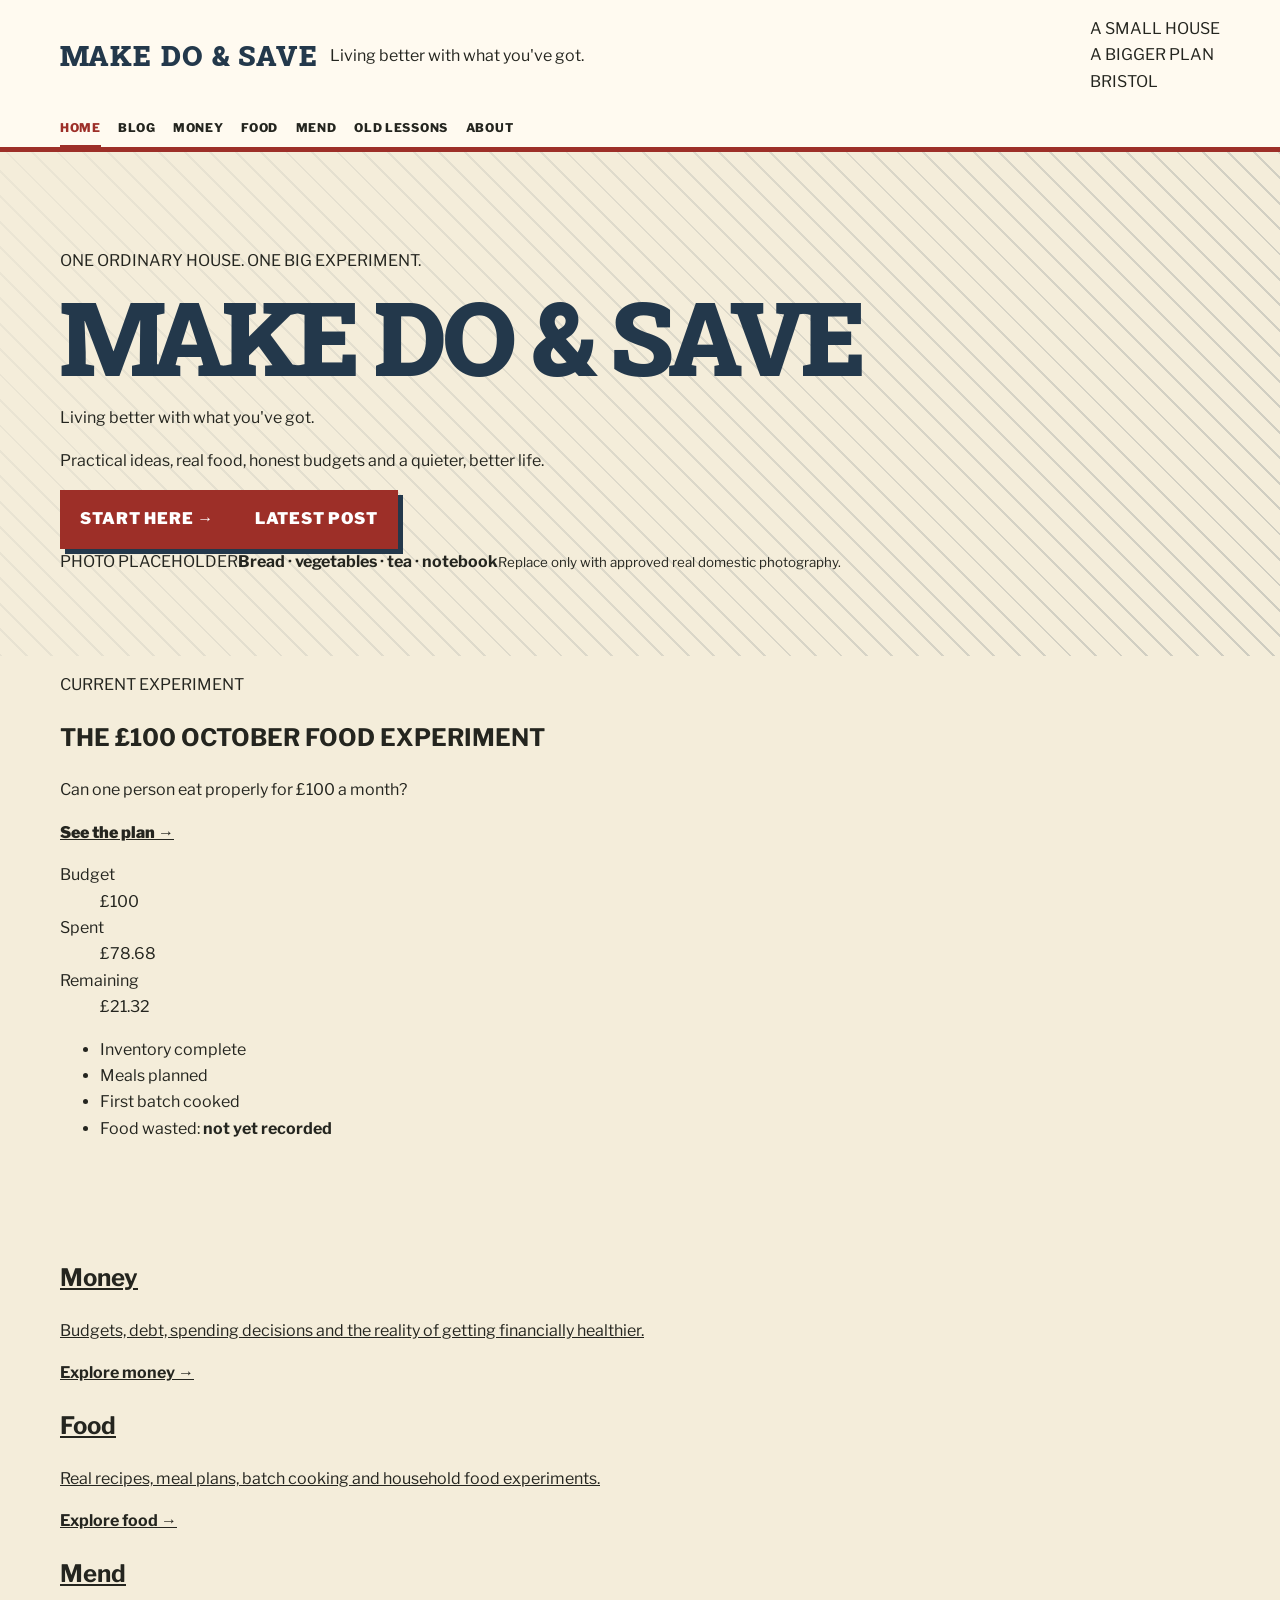
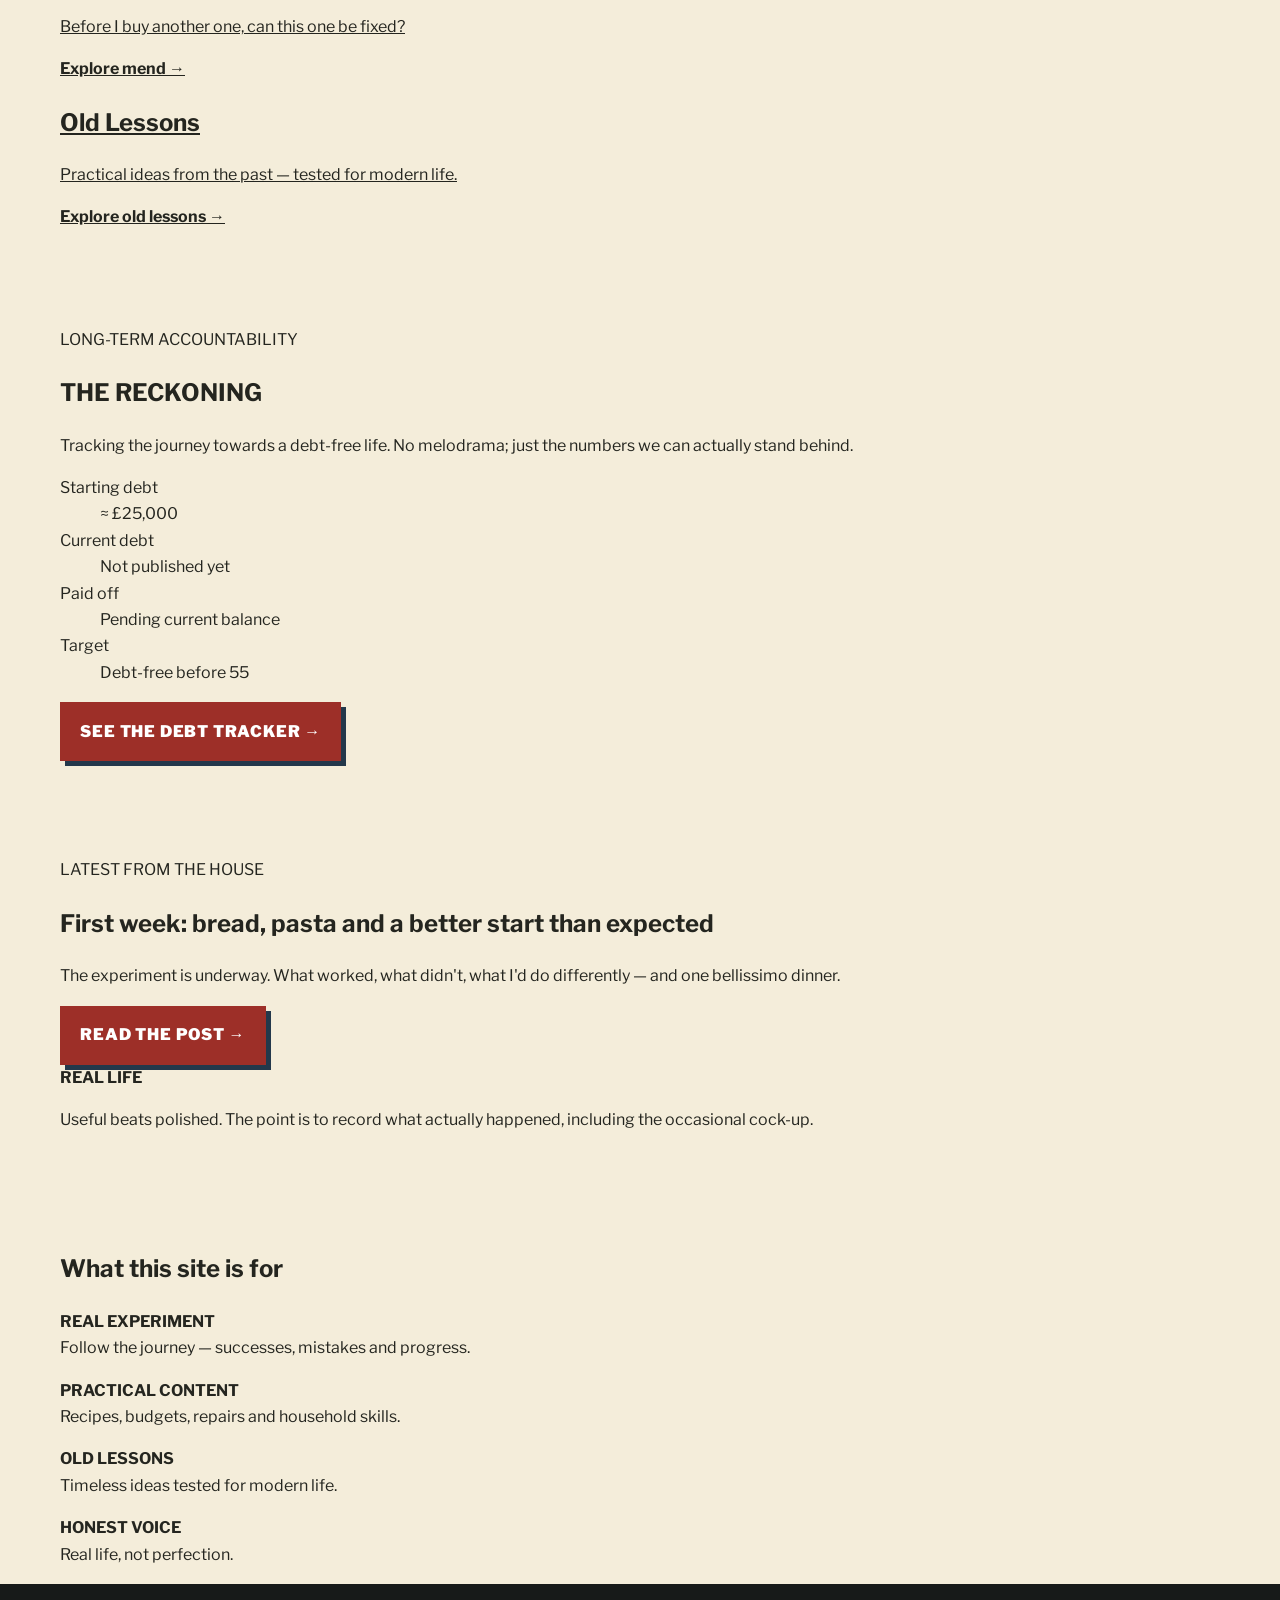
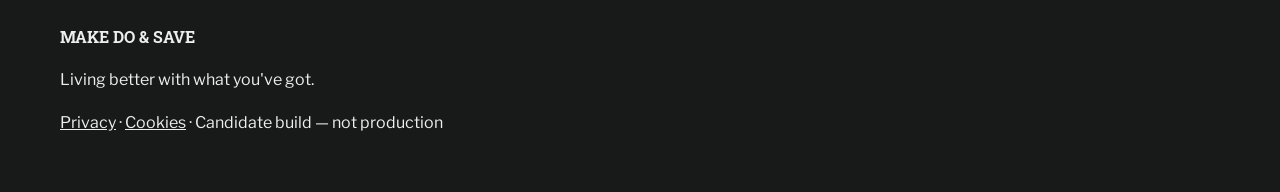
==== index.html @ 0bcc2f9a "Build editorial Make Do & Save homepage candidate" ====
<!doctype html>
<html lang="en-GB"><head><meta charset="utf-8"><meta name="viewport" content="width=device-width,initial-scale=1">
<meta name="description" content="Make Do & Save — practical household economy: real food, honest budgets, repairs and old lessons tested for modern life.">
<title>Make Do & Save | Living better with what you've got</title><link rel="stylesheet" href="assets/style.css"><script src="assets/script.js" defer></script></head>
<body><a class="skip-link" href="#main">Skip to content</a>
<header class="site-header"><div class="masthead wrap"><a class="brand" href="index.html"><strong>MAKE DO &amp; SAVE</strong><span>Living better with what you've got.</span></a><p class="identity">A SMALL HOUSE<br>A BIGGER PLAN<br>BRISTOL</p><button class="menu-toggle" aria-expanded="false" aria-controls="site-nav">Menu</button></div>
<nav id="site-nav" class="nav wrap" aria-label="Primary"><a aria-current="page" href="index.html">Home</a><a href="blog.html">Blog</a><a href="money.html">Money</a><a href="food.html">Food</a><a href="mend.html">Mend</a><a href="old-lessons.html">Old Lessons</a><a href="about.html">About</a></nav></header>
<main id="main">
<section class="hero"><div class="wrap hero-inner"><div class="hero-copy"><p class="kicker">ONE ORDINARY HOUSE. ONE BIG EXPERIMENT.</p><h1>MAKE DO &amp; SAVE</h1><p class="strap">Living better with what you've got.</p><p>Practical ideas, real food, honest budgets and a quieter, better life.</p><div class="actions"><a class="button" href="about.html">Start here →</a><a class="button paper" href="blog.html">Latest post</a></div></div><div class="hero-still" role="img" aria-label="Placeholder for approved ordinary kitchen-table photograph"><span>PHOTO PLACEHOLDER</span><b>Bread · vegetables · tea · notebook</b><small>Replace only with approved real domestic photography.</small></div></div></section>
<section class="experiment wrap" aria-labelledby="experiment-title"><div><p class="kicker">CURRENT EXPERIMENT</p><h2 id="experiment-title">THE £100 OCTOBER FOOD EXPERIMENT</h2><p>Can one person eat properly for £100 a month?</p><a class="text-link" href="food.html">See the plan →</a></div><dl class="figures"><div><dt>Budget</dt><dd>£100</dd></div><div><dt>Spent</dt><dd>£78.68</dd></div><div><dt>Remaining</dt><dd>£21.32</dd></div></dl><ul class="ticks"><li>Inventory complete</li><li>Meals planned</li><li>First batch cooked</li><li>Food wasted: <b>not yet recorded</b></li></ul></section>
<section class="section wrap"><div class="card-grid"><a class="discovery" href="money.html"><div class="card-art ledger" aria-hidden="true"></div><h2>Money</h2><p>Budgets, debt, spending decisions and the reality of getting financially healthier.</p><b>Explore money →</b></a><a class="discovery" href="food.html"><div class="card-art bowl" aria-hidden="true"></div><h2>Food</h2><p>Real recipes, meal plans, batch cooking and household food experiments.</p><b>Explore food →</b></a><a class="discovery" href="mend.html"><div class="card-art tools" aria-hidden="true"></div><h2>Mend</h2><p>Before I buy another one, can this one be fixed?</p><b>Explore mend →</b></a><a class="discovery" href="old-lessons.html"><div class="card-art pamphlet" aria-hidden="true"></div><h2>Old Lessons</h2><p>Practical ideas from the past — tested for modern life.</p><b>Explore old lessons →</b></a></div></section>
<section class="reckoning"><div class="wrap reckoning-grid"><div><p class="kicker">LONG-TERM ACCOUNTABILITY</p><h2>THE RECKONING</h2><p>Tracking the journey towards a debt-free life. No melodrama; just the numbers we can actually stand behind.</p></div><dl class="reckoning-stats"><div><dt>Starting debt</dt><dd>≈ £25,000</dd></div><div><dt>Current debt</dt><dd>Not published yet</dd></div><div><dt>Paid off</dt><dd>Pending current balance</dd></div><div><dt>Target</dt><dd>Debt-free before 55</dd></div></dl><a class="button paper" href="money.html">See the debt tracker →</a></div></section>
<section class="section wrap house"><div><p class="kicker">LATEST FROM THE HOUSE</p><h2>First week: bread, pasta and a better start than expected</h2><p>The experiment is underway. What worked, what didn't, what I'd do differently — and one bellissimo dinner.</p><a class="button" href="blog-first-week.html">Read the post →</a></div><aside class="note"><b>REAL LIFE</b><p>Useful beats polished. The point is to record what actually happened, including the occasional cock-up.</p></aside></section>
<section class="principles wrap"><h2>What this site is for</h2><div class="principle-grid"><p><b>REAL EXPERIMENT</b><br>Follow the journey — successes, mistakes and progress.</p><p><b>PRACTICAL CONTENT</b><br>Recipes, budgets, repairs and household skills.</p><p><b>OLD LESSONS</b><br>Timeless ideas tested for modern life.</p><p><b>HONEST VOICE</b><br>Real life, not perfection.</p></div></section>
</main><footer class="site-footer"><div class="wrap"><strong>MAKE DO &amp; SAVE</strong><p>Living better with what you've got.</p><p><a href="privacy.html">Privacy</a> · <a href="cookies.html">Cookies</a> · Candidate build — not production</p></div></footer></body></html>
---- assets/style.css ----
@import url('https://fonts.googleapis.com/css2?family=Libre+Franklin:wght@400;600;800;900&family=Roboto+Slab:wght@500;700;900&display=swap');
:root{--ink:#24251f;--cream:#f4edda;--paper:#fffaf0;--red:#9d2f28;--navy:#23384b;--green:#52634a;--gold:#d3a84c;--line:#c8b992;--max:1160px}*{box-sizing:border-box}html{scroll-behavior:smooth}body{margin:0;background:var(--cream);color:var(--ink);font-family:'Libre Franklin',Arial,sans-serif;line-height:1.65;background-image:radial-gradient(#c9b98f 0.7px,transparent .7px);background-size:8px 8px}a{color:inherit}.wrap{width:min(var(--max),calc(100% - 36px));margin:auto}.skip-link{position:absolute;left:-9999px}.skip-link:focus{left:1rem;top:1rem;background:#fff;padding:.7rem;z-index:99}.utility-bar{text-align:center;background:var(--navy);color:#fff;padding:.4rem 1rem;font-size:.76rem;text-transform:uppercase;letter-spacing:.12em}.site-header{background:var(--paper);border-bottom:5px solid var(--red)}.masthead{min-height:104px;display:flex;align-items:center;justify-content:space-between;gap:2rem}.brand{display:flex;align-items:center;gap:.8rem;text-decoration:none;line-height:.85}.brand-mark{display:grid;place-items:center;width:52px;height:52px;border:3px solid var(--red);border-radius:50%;font-size:1.8rem;color:var(--red)}.brand strong,.brand em{display:block}.brand strong{font:900 1.75rem/1 'Roboto Slab',serif;color:var(--navy);letter-spacing:.04em}.brand em{font-style:normal;font-weight:900;color:var(--red);letter-spacing:.22em}nav{display:flex;gap:1.1rem;align-items:center;flex-wrap:wrap}nav a{text-decoration:none;text-transform:uppercase;font-weight:800;font-size:.75rem;letter-spacing:.06em;padding:.45rem 0;border-bottom:2px solid transparent}nav a:hover,nav a[aria-current=page]{color:var(--red);border-color:var(--red)}.menu-toggle{display:none;background:var(--navy);color:#fff;border:0;padding:.7rem 1rem;font-weight:800}.hero{padding:5rem 0;background:linear-gradient(110deg,rgba(244,237,218,.96),rgba(244,237,218,.82)),repeating-linear-gradient(45deg,var(--navy) 0 2px,transparent 2px 18px)}.hero-grid{display:grid;grid-template-columns:1.25fr .75fr;gap:4rem;align-items:center}.eyebrow{text-transform:uppercase;letter-spacing:.15em;font-size:.73rem;font-weight:900;color:var(--red);margin:0 0 .7rem}.hero h1,.page-hero h1{font:900 clamp(3.2rem,8vw,6.8rem)/.9 'Roboto Slab',serif;letter-spacing:-.05em;margin:.15rem 0 1.4rem;color:var(--navy);text-transform:uppercase}.lede{font-size:1.18rem;max-width:700px}.button-row{display:flex;gap:.8rem;flex-wrap:wrap;margin-top:2rem}.button{display:inline-block;text-decoration:none;background:var(--red);color:white;padding:.9rem 1.15rem;border:2px solid var(--red);font-weight:900;text-transform:uppercase;letter-spacing:.05em;box-shadow:5px 5px 0 var(--navy)}.button:hover{transform:translate(-1px,-1px);box-shadow:7px 7px 0 var(--navy)}.button-quiet{background:transparent;color:var(--navy);border-color:var(--navy);box-shadow:none}.poster-card{position:relative;overflow:hidden;background:var(--red);color:#fff;padding:2.5rem;text-align:center;border:12px solid var(--paper);outline:4px solid var(--red);transform:rotate(1deg);box-shadow:12px 14px 0 rgba(35,56,75,.18)}.poster-card p{font-weight:900;letter-spacing:.16em}.poster-card strong{display:block;font:900 3rem/.95 'Roboto Slab',serif;text-transform:uppercase;margin:1.2rem 0}.poster-card span{display:block;border-top:2px solid rgba(255,255,255,.5);padding-top:1.2rem}.ticker{background:var(--gold);border-block:3px solid var(--ink);padding:.65rem 0;text-align:center;font-weight:900;font-size:.78rem;letter-spacing:.08em}.ticker span{margin:0 1rem}.section{padding:5rem 0}.section-heading{max-width:720px;margin-bottom:2rem}.section-heading h2,.split-section h2,.newsletter h2,.page-content h2{font:900 clamp(2rem,4vw,3.5rem)/1 'Roboto Slab',serif;text-transform:uppercase;color:var(--navy);margin:.2rem 0 .8rem}.department-grid{display:grid;grid-template-columns:repeat(4,1fr);gap:1rem}.department-card{background:var(--paper);border:2px solid var(--ink);padding:1.5rem;text-decoration:none;min-height:300px;display:flex;flex-direction:column;box-shadow:6px 6px 0 var(--line);transition:.15s}.department-card:hover{transform:translateY(-5px);box-shadow:8px 11px 0 var(--red)}.department-card>span{font:900 2.6rem 'Roboto Slab',serif;color:var(--gold)}.department-card h3{font:900 1.45rem 'Roboto Slab',serif;text-transform:uppercase;color:var(--red)}.department-card b{margin-top:auto;color:var(--navy)}.split-section{background:var(--green);color:#fff;padding:5rem 0}.split-grid{display:grid;grid-template-columns:1fr 1fr;gap:4rem}.split-section h2,.split-section .eyebrow{color:#fff}.faith-note{border:3px solid var(--gold);padding:2rem}.faith-note blockquote{font:700 2rem/1.25 'Roboto Slab',serif;margin:1rem 0}.text-link{font-weight:900;color:inherit}.check-list{padding:0;list-style:none}.check-list li{padding:.55rem 0 .55rem 1.7rem;border-bottom:1px solid rgba(255,255,255,.25)}.check-list li:before{content:'✓';margin-left:-1.7rem;margin-right:.7rem;color:var(--gold);font-weight:900}.method-grid{display:grid;grid-template-columns:repeat(3,1fr);gap:1rem;list-style:none;padding:0}.method-grid li{border-top:6px solid var(--red);background:var(--paper);padding:1.5rem}.method-grid span{font:900 3rem 'Roboto Slab',serif;color:var(--gold)}.method-grid h3{font:900 1.5rem 'Roboto Slab',serif;text-transform:uppercase}.newsletter{background:var(--navy);color:#fff;padding:3.5rem 0}.newsletter-inner{display:flex;align-items:center;justify-content:space-between;gap:2rem}.newsletter h2,.newsletter .eyebrow{color:#fff}.button-light{background:var(--paper);color:var(--navy);border-color:var(--paper);white-space:nowrap}.site-footer{background:#171a19;color:#eee;padding:2.5rem 0}.footer-grid{display:grid;grid-template-columns:1fr 2fr auto;gap:2rem;align-items:start}.page-hero{padding:4rem 0;background:var(--navy);color:#fff;border-bottom:8px solid var(--gold)}.page-hero h1{color:#fff;font-size:clamp(3rem,7vw,6rem)}.page-hero p{max-width:720px;font-size:1.15rem}.page-content{padding:4rem 0}.content-grid{display:grid;grid-template-columns:2fr 1fr;gap:3rem}.project-list{display:grid;gap:1rem}.project{background:var(--paper);border:2px solid var(--ink);padding:1.5rem}.project h3{font:900 1.35rem 'Roboto Slab',serif;text-transform:uppercase;color:var(--red);margin-top:0}.tag{display:inline-block;background:var(--gold);padding:.15rem .5rem;margin-right:.3rem;font-size:.72rem;font-weight:900;text-transform:uppercase}.sidebar{background:#e6dcc1;border:2px solid var(--ink);padding:1.5rem;height:max-content}.sidebar h2{font-size:1.5rem}.meal-table{width:100%;border-collapse:collapse;background:var(--paper)}.meal-table th,.meal-table td{border:1px solid var(--line);padding:.8rem;text-align:left;vertical-align:top}.meal-table th{background:var(--navy);color:#fff;text-transform:uppercase}.prayer-box{background:var(--navy);color:#fff;padding:2rem;border-left:8px solid var(--gold);margin:2rem 0}.prayer-box h2{color:#fff}.notice{border:2px solid var(--red);padding:1rem;background:#fff4e1}.site-footer strong{font-family:'Roboto Slab',serif}.compact{margin-bottom:1rem}@media(max-width:900px){.department-grid{grid-template-columns:1fr 1fr}.hero-grid,.split-grid,.content-grid{grid-template-columns:1fr}.poster-card{max-width:520px}.menu-toggle{display:block}nav{display:none;position:absolute;left:0;right:0;top:104px;background:var(--paper);padding:1rem 18px;border-bottom:4px solid var(--red);z-index:5}nav.open{display:grid}.masthead{position:relative}.newsletter-inner{align-items:flex-start;flex-direction:column}.footer-grid{grid-template-columns:1fr}}@media(max-width:560px){.department-grid,.method-grid{grid-template-columns:1fr}.hero{padding:3rem 0}.hero h1{font-size:3.2rem}.poster-card strong{font-size:2.3rem}.ticker{font-size:.62rem}.ticker span{margin:0 .3rem}.meal-table{font-size:.85rem}.meal-table th,.meal-table td{padding:.45rem}}
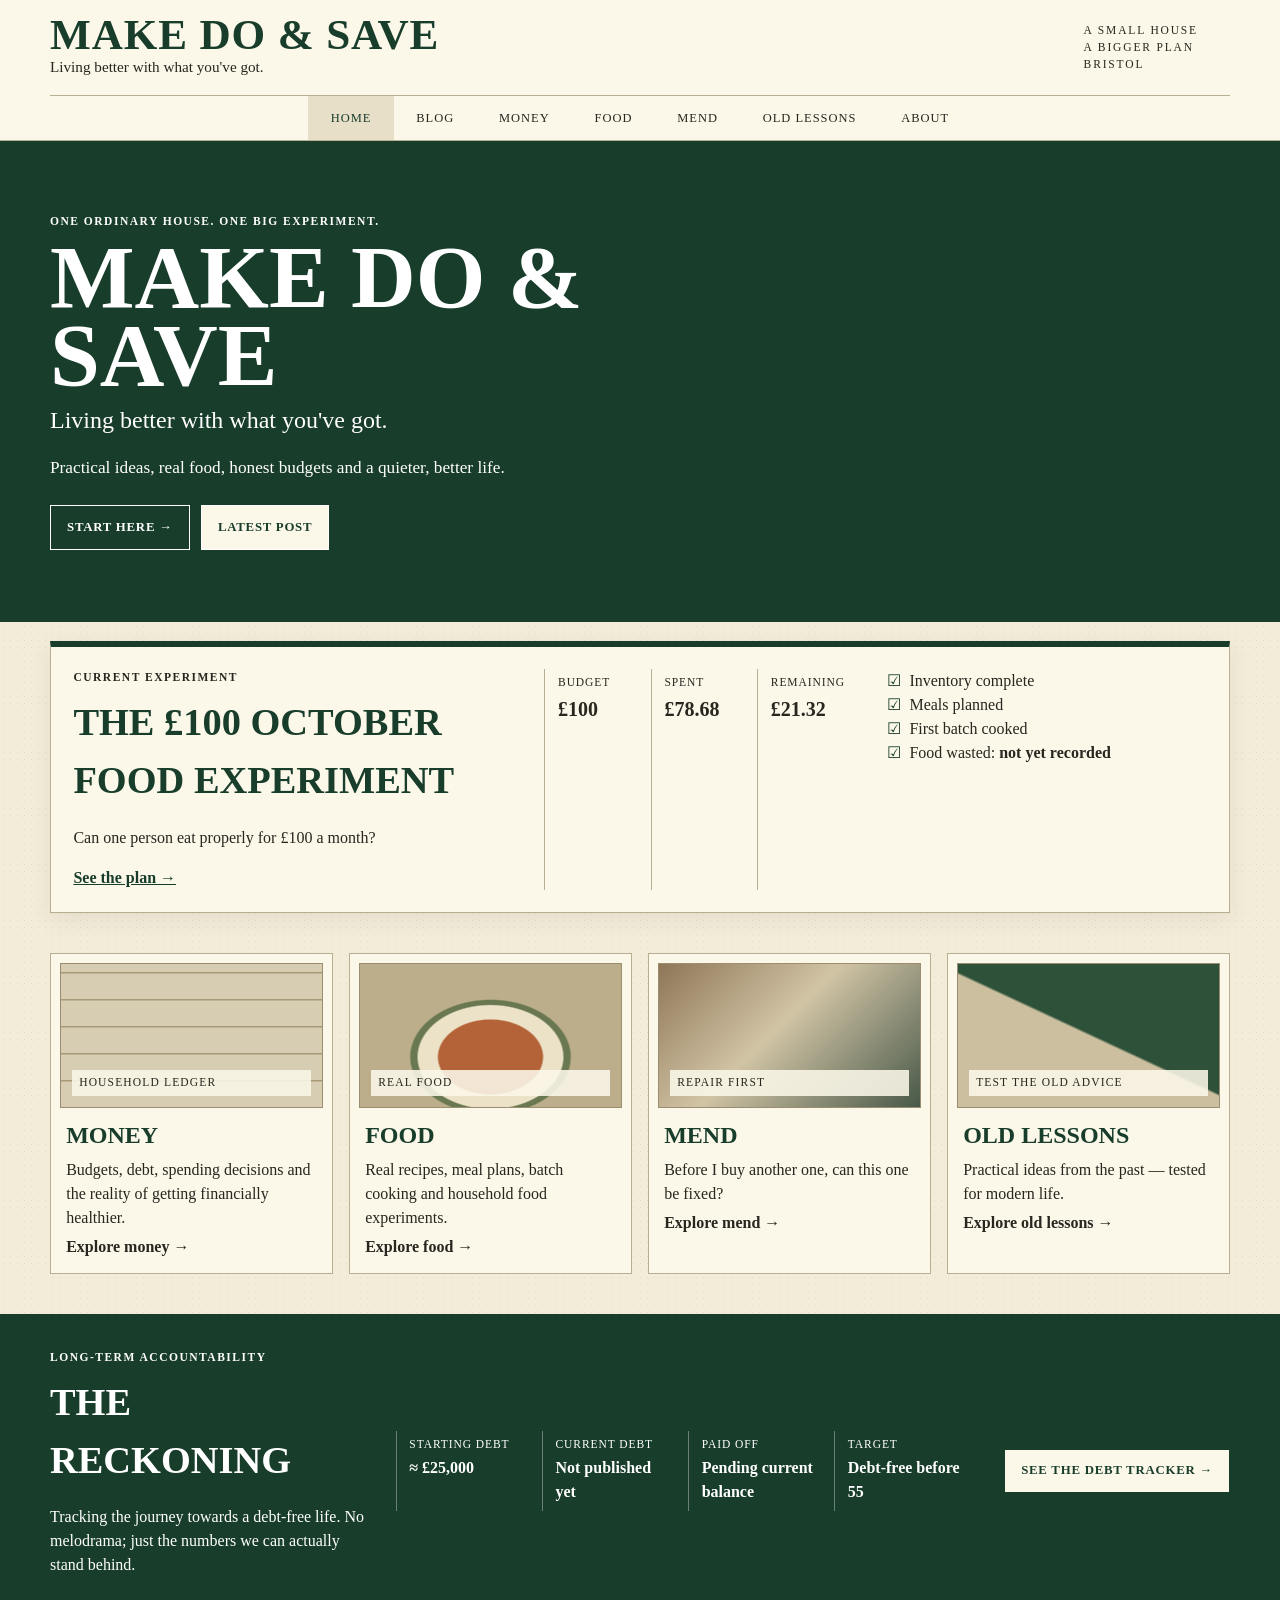
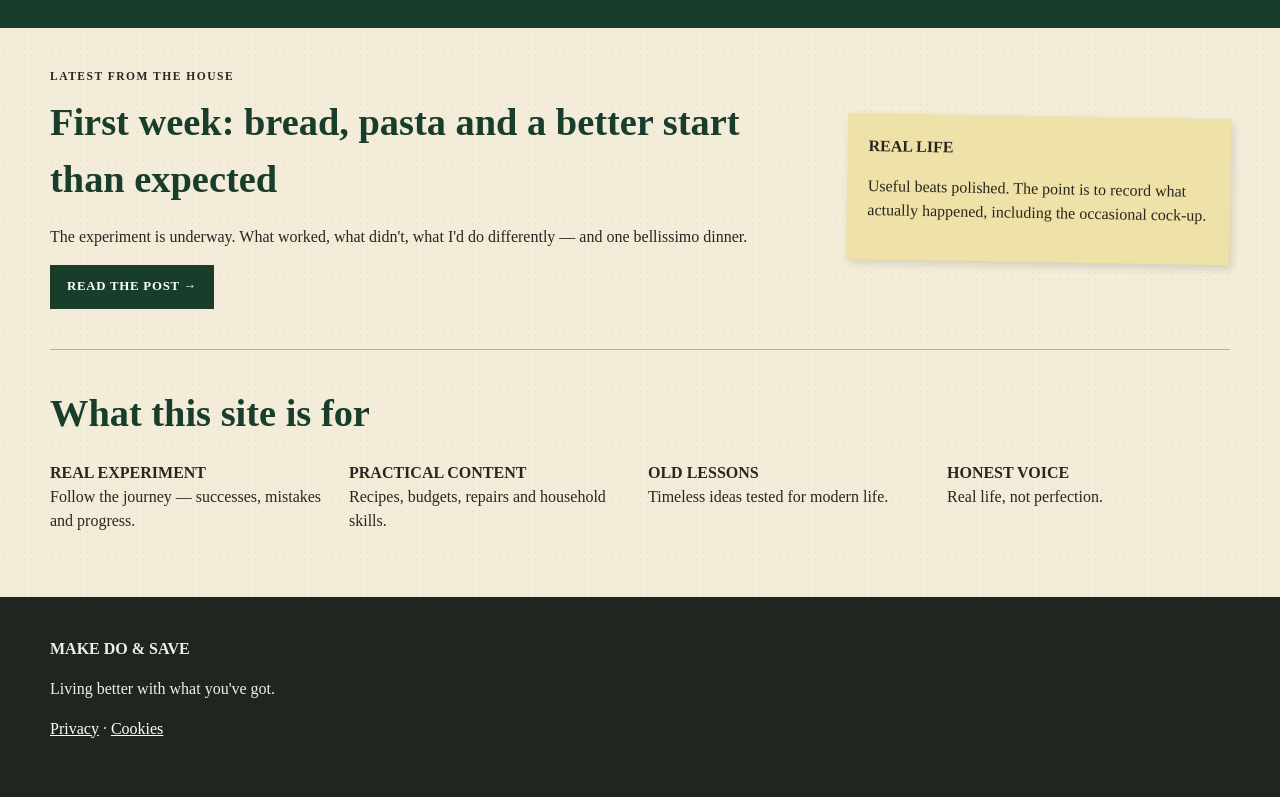
==== commit fae3f9a2: "Repair homepage mobile presentation after rendered review" ====
--- a/index.html
+++ b/index.html
@@ -6,10 +6,10 @@
 <header class="site-header"><div class="masthead wrap"><a class="brand" href="index.html"><strong>MAKE DO &amp; SAVE</strong><span>Living better with what you've got.</span></a><p class="identity">A SMALL HOUSE<br>A BIGGER PLAN<br>BRISTOL</p><button class="menu-toggle" aria-expanded="false" aria-controls="site-nav">Menu</button></div>
 <nav id="site-nav" class="nav wrap" aria-label="Primary"><a aria-current="page" href="index.html">Home</a><a href="blog.html">Blog</a><a href="money.html">Money</a><a href="food.html">Food</a><a href="mend.html">Mend</a><a href="old-lessons.html">Old Lessons</a><a href="about.html">About</a></nav></header>
 <main id="main">
-<section class="hero"><div class="wrap hero-inner"><div class="hero-copy"><p class="kicker">ONE ORDINARY HOUSE. ONE BIG EXPERIMENT.</p><h1>MAKE DO &amp; SAVE</h1><p class="strap">Living better with what you've got.</p><p>Practical ideas, real food, honest budgets and a quieter, better life.</p><div class="actions"><a class="button" href="about.html">Start here →</a><a class="button paper" href="blog.html">Latest post</a></div></div><div class="hero-still" role="img" aria-label="Placeholder for approved ordinary kitchen-table photograph"><span>PHOTO PLACEHOLDER</span><b>Bread · vegetables · tea · notebook</b><small>Replace only with approved real domestic photography.</small></div></div></section>
+<section class="hero"><div class="wrap hero-inner"><div class="hero-copy"><p class="kicker">ONE ORDINARY HOUSE. ONE BIG EXPERIMENT.</p><h1>MAKE DO &amp; SAVE</h1><p class="strap">Living better with what you've got.</p><p>Practical ideas, real food, honest budgets and a quieter, better life.</p><div class="actions"><a class="button" href="about.html">Start here →</a><a class="button paper" href="blog.html">Latest post</a></div></div></div></section>
 <section class="experiment wrap" aria-labelledby="experiment-title"><div><p class="kicker">CURRENT EXPERIMENT</p><h2 id="experiment-title">THE £100 OCTOBER FOOD EXPERIMENT</h2><p>Can one person eat properly for £100 a month?</p><a class="text-link" href="food.html">See the plan →</a></div><dl class="figures"><div><dt>Budget</dt><dd>£100</dd></div><div><dt>Spent</dt><dd>£78.68</dd></div><div><dt>Remaining</dt><dd>£21.32</dd></div></dl><ul class="ticks"><li>Inventory complete</li><li>Meals planned</li><li>First batch cooked</li><li>Food wasted: <b>not yet recorded</b></li></ul></section>
 <section class="section wrap"><div class="card-grid"><a class="discovery" href="money.html"><div class="card-art ledger" aria-hidden="true"></div><h2>Money</h2><p>Budgets, debt, spending decisions and the reality of getting financially healthier.</p><b>Explore money →</b></a><a class="discovery" href="food.html"><div class="card-art bowl" aria-hidden="true"></div><h2>Food</h2><p>Real recipes, meal plans, batch cooking and household food experiments.</p><b>Explore food →</b></a><a class="discovery" href="mend.html"><div class="card-art tools" aria-hidden="true"></div><h2>Mend</h2><p>Before I buy another one, can this one be fixed?</p><b>Explore mend →</b></a><a class="discovery" href="old-lessons.html"><div class="card-art pamphlet" aria-hidden="true"></div><h2>Old Lessons</h2><p>Practical ideas from the past — tested for modern life.</p><b>Explore old lessons →</b></a></div></section>
 <section class="reckoning"><div class="wrap reckoning-grid"><div><p class="kicker">LONG-TERM ACCOUNTABILITY</p><h2>THE RECKONING</h2><p>Tracking the journey towards a debt-free life. No melodrama; just the numbers we can actually stand behind.</p></div><dl class="reckoning-stats"><div><dt>Starting debt</dt><dd>≈ £25,000</dd></div><div><dt>Current debt</dt><dd>Not published yet</dd></div><div><dt>Paid off</dt><dd>Pending current balance</dd></div><div><dt>Target</dt><dd>Debt-free before 55</dd></div></dl><a class="button paper" href="money.html">See the debt tracker →</a></div></section>
 <section class="section wrap house"><div><p class="kicker">LATEST FROM THE HOUSE</p><h2>First week: bread, pasta and a better start than expected</h2><p>The experiment is underway. What worked, what didn't, what I'd do differently — and one bellissimo dinner.</p><a class="button" href="blog-first-week.html">Read the post →</a></div><aside class="note"><b>REAL LIFE</b><p>Useful beats polished. The point is to record what actually happened, including the occasional cock-up.</p></aside></section>
 <section class="principles wrap"><h2>What this site is for</h2><div class="principle-grid"><p><b>REAL EXPERIMENT</b><br>Follow the journey — successes, mistakes and progress.</p><p><b>PRACTICAL CONTENT</b><br>Recipes, budgets, repairs and household skills.</p><p><b>OLD LESSONS</b><br>Timeless ideas tested for modern life.</p><p><b>HONEST VOICE</b><br>Real life, not perfection.</p></div></section>
-</main><footer class="site-footer"><div class="wrap"><strong>MAKE DO &amp; SAVE</strong><p>Living better with what you've got.</p><p><a href="privacy.html">Privacy</a> · <a href="cookies.html">Cookies</a> · Candidate build — not production</p></div></footer></body></html>+</main><footer class="site-footer"><div class="wrap"><strong>MAKE DO &amp; SAVE</strong><p>Living better with what you've got.</p><p><a href="privacy.html">Privacy</a> · <a href="cookies.html">Cookies</a></p></div></footer></body></html>
--- a/assets/style.css
+++ b/assets/style.css
@@ -1,2 +1,3 @@
-@import url('https://fonts.googleapis.com/css2?family=Libre+Franklin:wght@400;600;800;900&family=Roboto+Slab:wght@500;700;900&display=swap');
-:root{--ink:#24251f;--cream:#f4edda;--paper:#fffaf0;--red:#9d2f28;--navy:#23384b;--green:#52634a;--gold:#d3a84c;--line:#c8b992;--max:1160px}*{box-sizing:border-box}html{scroll-behavior:smooth}body{margin:0;background:var(--cream);color:var(--ink);font-family:'Libre Franklin',Arial,sans-serif;line-height:1.65;background-image:radial-gradient(#c9b98f 0.7px,transparent .7px);background-size:8px 8px}a{color:inherit}.wrap{width:min(var(--max),calc(100% - 36px));margin:auto}.skip-link{position:absolute;left:-9999px}.skip-link:focus{left:1rem;top:1rem;background:#fff;padding:.7rem;z-index:99}.utility-bar{text-align:center;background:var(--navy);color:#fff;padding:.4rem 1rem;font-size:.76rem;text-transform:uppercase;letter-spacing:.12em}.site-header{background:var(--paper);border-bottom:5px solid var(--red)}.masthead{min-height:104px;display:flex;align-items:center;justify-content:space-between;gap:2rem}.brand{display:flex;align-items:center;gap:.8rem;text-decoration:none;line-height:.85}.brand-mark{display:grid;place-items:center;width:52px;height:52px;border:3px solid var(--red);border-radius:50%;font-size:1.8rem;color:var(--red)}.brand strong,.brand em{display:block}.brand strong{font:900 1.75rem/1 'Roboto Slab',serif;color:var(--navy);letter-spacing:.04em}.brand em{font-style:normal;font-weight:900;color:var(--red);letter-spacing:.22em}nav{display:flex;gap:1.1rem;align-items:center;flex-wrap:wrap}nav a{text-decoration:none;text-transform:uppercase;font-weight:800;font-size:.75rem;letter-spacing:.06em;padding:.45rem 0;border-bottom:2px solid transparent}nav a:hover,nav a[aria-current=page]{color:var(--red);border-color:var(--red)}.menu-toggle{display:none;background:var(--navy);color:#fff;border:0;padding:.7rem 1rem;font-weight:800}.hero{padding:5rem 0;background:linear-gradient(110deg,rgba(244,237,218,.96),rgba(244,237,218,.82)),repeating-linear-gradient(45deg,var(--navy) 0 2px,transparent 2px 18px)}.hero-grid{display:grid;grid-template-columns:1.25fr .75fr;gap:4rem;align-items:center}.eyebrow{text-transform:uppercase;letter-spacing:.15em;font-size:.73rem;font-weight:900;color:var(--red);margin:0 0 .7rem}.hero h1,.page-hero h1{font:900 clamp(3.2rem,8vw,6.8rem)/.9 'Roboto Slab',serif;letter-spacing:-.05em;margin:.15rem 0 1.4rem;color:var(--navy);text-transform:uppercase}.lede{font-size:1.18rem;max-width:700px}.button-row{display:flex;gap:.8rem;flex-wrap:wrap;margin-top:2rem}.button{display:inline-block;text-decoration:none;background:var(--red);color:white;padding:.9rem 1.15rem;border:2px solid var(--red);font-weight:900;text-transform:uppercase;letter-spacing:.05em;box-shadow:5px 5px 0 var(--navy)}.button:hover{transform:translate(-1px,-1px);box-shadow:7px 7px 0 var(--navy)}.button-quiet{background:transparent;color:var(--navy);border-color:var(--navy);box-shadow:none}.poster-card{position:relative;overflow:hidden;background:var(--red);color:#fff;padding:2.5rem;text-align:center;border:12px solid var(--paper);outline:4px solid var(--red);transform:rotate(1deg);box-shadow:12px 14px 0 rgba(35,56,75,.18)}.poster-card p{font-weight:900;letter-spacing:.16em}.poster-card strong{display:block;font:900 3rem/.95 'Roboto Slab',serif;text-transform:uppercase;margin:1.2rem 0}.poster-card span{display:block;border-top:2px solid rgba(255,255,255,.5);padding-top:1.2rem}.ticker{background:var(--gold);border-block:3px solid var(--ink);padding:.65rem 0;text-align:center;font-weight:900;font-size:.78rem;letter-spacing:.08em}.ticker span{margin:0 1rem}.section{padding:5rem 0}.section-heading{max-width:720px;margin-bottom:2rem}.section-heading h2,.split-section h2,.newsletter h2,.page-content h2{font:900 clamp(2rem,4vw,3.5rem)/1 'Roboto Slab',serif;text-transform:uppercase;color:var(--navy);margin:.2rem 0 .8rem}.department-grid{display:grid;grid-template-columns:repeat(4,1fr);gap:1rem}.department-card{background:var(--paper);border:2px solid var(--ink);padding:1.5rem;text-decoration:none;min-height:300px;display:flex;flex-direction:column;box-shadow:6px 6px 0 var(--line);transition:.15s}.department-card:hover{transform:translateY(-5px);box-shadow:8px 11px 0 var(--red)}.department-card>span{font:900 2.6rem 'Roboto Slab',serif;color:var(--gold)}.department-card h3{font:900 1.45rem 'Roboto Slab',serif;text-transform:uppercase;color:var(--red)}.department-card b{margin-top:auto;color:var(--navy)}.split-section{background:var(--green);color:#fff;padding:5rem 0}.split-grid{display:grid;grid-template-columns:1fr 1fr;gap:4rem}.split-section h2,.split-section .eyebrow{color:#fff}.faith-note{border:3px solid var(--gold);padding:2rem}.faith-note blockquote{font:700 2rem/1.25 'Roboto Slab',serif;margin:1rem 0}.text-link{font-weight:900;color:inherit}.check-list{padding:0;list-style:none}.check-list li{padding:.55rem 0 .55rem 1.7rem;border-bottom:1px solid rgba(255,255,255,.25)}.check-list li:before{content:'✓';margin-left:-1.7rem;margin-right:.7rem;color:var(--gold);font-weight:900}.method-grid{display:grid;grid-template-columns:repeat(3,1fr);gap:1rem;list-style:none;padding:0}.method-grid li{border-top:6px solid var(--red);background:var(--paper);padding:1.5rem}.method-grid span{font:900 3rem 'Roboto Slab',serif;color:var(--gold)}.method-grid h3{font:900 1.5rem 'Roboto Slab',serif;text-transform:uppercase}.newsletter{background:var(--navy);color:#fff;padding:3.5rem 0}.newsletter-inner{display:flex;align-items:center;justify-content:space-between;gap:2rem}.newsletter h2,.newsletter .eyebrow{color:#fff}.button-light{background:var(--paper);color:var(--navy);border-color:var(--paper);white-space:nowrap}.site-footer{background:#171a19;color:#eee;padding:2.5rem 0}.footer-grid{display:grid;grid-template-columns:1fr 2fr auto;gap:2rem;align-items:start}.page-hero{padding:4rem 0;background:var(--navy);color:#fff;border-bottom:8px solid var(--gold)}.page-hero h1{color:#fff;font-size:clamp(3rem,7vw,6rem)}.page-hero p{max-width:720px;font-size:1.15rem}.page-content{padding:4rem 0}.content-grid{display:grid;grid-template-columns:2fr 1fr;gap:3rem}.project-list{display:grid;gap:1rem}.project{background:var(--paper);border:2px solid var(--ink);padding:1.5rem}.project h3{font:900 1.35rem 'Roboto Slab',serif;text-transform:uppercase;color:var(--red);margin-top:0}.tag{display:inline-block;background:var(--gold);padding:.15rem .5rem;margin-right:.3rem;font-size:.72rem;font-weight:900;text-transform:uppercase}.sidebar{background:#e6dcc1;border:2px solid var(--ink);padding:1.5rem;height:max-content}.sidebar h2{font-size:1.5rem}.meal-table{width:100%;border-collapse:collapse;background:var(--paper)}.meal-table th,.meal-table td{border:1px solid var(--line);padding:.8rem;text-align:left;vertical-align:top}.meal-table th{background:var(--navy);color:#fff;text-transform:uppercase}.prayer-box{background:var(--navy);color:#fff;padding:2rem;border-left:8px solid var(--gold);margin:2rem 0}.prayer-box h2{color:#fff}.notice{border:2px solid var(--red);padding:1rem;background:#fff4e1}.site-footer strong{font-family:'Roboto Slab',serif}.compact{margin-bottom:1rem}@media(max-width:900px){.department-grid{grid-template-columns:1fr 1fr}.hero-grid,.split-grid,.content-grid{grid-template-columns:1fr}.poster-card{max-width:520px}.menu-toggle{display:block}nav{display:none;position:absolute;left:0;right:0;top:104px;background:var(--paper);padding:1rem 18px;border-bottom:4px solid var(--red);z-index:5}nav.open{display:grid}.masthead{position:relative}.newsletter-inner{align-items:flex-start;flex-direction:column}.footer-grid{grid-template-columns:1fr}}@media(max-width:560px){.department-grid,.method-grid{grid-template-columns:1fr}.hero{padding:3rem 0}.hero h1{font-size:3.2rem}.poster-card strong{font-size:2.3rem}.ticker{font-size:.62rem}.ticker span{margin:0 .3rem}.meal-table{font-size:.85rem}.meal-table th,.meal-table td{padding:.45rem}}
+:root{--green:#183d2b;--green2:#244d37;--cream:#f2ecd9;--paper:#fbf7e9;--ink:#28261f;--rust:#9a5839;--line:#b8ae92;--muted:#6f6a5b;--max:1180px}*{box-sizing:border-box}html{scroll-behavior:smooth}body{margin:0;background:var(--cream);color:var(--ink);font-family:Georgia,'Times New Roman',serif;line-height:1.5;background-image:radial-gradient(rgba(60,55,42,.09) .6px,transparent .6px);background-size:7px 7px}a{color:inherit}.wrap{width:min(var(--max),calc(100% - 32px));margin:auto}.skip-link{position:absolute;left:-9999px}.skip-link:focus{left:1rem;top:1rem;background:#fff;padding:.7rem;z-index:100}.site-header{background:var(--paper);border-bottom:1px solid var(--line)}.masthead{display:grid;grid-template-columns:1fr auto auto;align-items:center;gap:2rem;padding:1rem 0}.brand{text-decoration:none}.brand strong{display:block;color:var(--green);font-size:clamp(1.8rem,4vw,2.7rem);line-height:.9;letter-spacing:.02em}.brand span{font-size:.95rem}.identity{font-size:.72rem;letter-spacing:.16em;margin:0}.nav{display:flex;justify-content:center;border-top:1px solid var(--line)}.nav a{text-decoration:none;text-transform:uppercase;font-size:.78rem;letter-spacing:.08em;padding:.8rem 1.4rem}.nav a:hover,.nav a:focus-visible,.nav a[aria-current=page]{background:#e7dfc8;color:var(--green)}.menu-toggle{display:none;border:2px solid var(--green);background:var(--paper);padding:.65rem 1rem;font:700 .9rem Georgia,serif}.hero{background:var(--green);color:white}.hero-inner{min-height:470px;display:grid;grid-template-columns:1.1fr .9fr;align-items:stretch}.hero-copy{padding:4.5rem 3rem 4.5rem 0;align-self:center}.kicker{font-size:.72rem;letter-spacing:.13em;font-weight:700;text-transform:uppercase;margin:0 0 .5rem}.hero h1,.page-hero h1{font-size:clamp(3rem,7vw,5.8rem);line-height:.86;margin:.2rem 0}.strap{font-size:1.5rem;margin:.6rem 0 1rem}.hero-copy>p:last-of-type{max-width:570px;font-size:1.08rem}.hero-still{margin:1.5rem 0;min-height:360px;display:flex;flex-direction:column;justify-content:end;padding:2rem;background:linear-gradient(145deg,#6d5b3f,#293e2d 65%,#171d17);border:1px solid rgba(255,255,255,.4);box-shadow:inset 0 0 0 8px rgba(255,255,255,.08)}.hero-still span{align-self:flex-start;background:var(--paper);color:var(--green);padding:.25rem .5rem;font-size:.7rem;letter-spacing:.12em}.hero-still b{font-size:1.4rem;margin-top:.6rem}.hero-still small{opacity:.85}.actions{display:flex;gap:.7rem;flex-wrap:wrap;margin-top:1.5rem}.button{display:inline-block;background:var(--green);color:white;border:1px solid var(--green);padding:.72rem 1rem;text-decoration:none;text-transform:uppercase;letter-spacing:.06em;font-weight:700;font-size:.8rem}.hero .button{border-color:white}.button.paper{background:var(--paper);color:var(--green)}.button:focus-visible,.nav a:focus-visible,.text-link:focus-visible,.discovery:focus-visible,.menu-toggle:focus-visible{outline:3px solid #d6a84b;outline-offset:3px}.experiment{margin-top:1.2rem;background:var(--paper);border:1px solid var(--line);border-top:6px solid var(--green);padding:1.4rem;display:grid;grid-template-columns:1.4fr 1fr 1fr;gap:1.5rem;box-shadow:0 6px 20px rgba(50,45,30,.08)}.experiment h2,.reckoning h2,.house h2,.principles h2,.page-content h2{margin:.15rem 0;font-size:clamp(1.6rem,3vw,2.4rem);color:var(--green)}.figures,.reckoning-stats{display:grid;grid-template-columns:repeat(3,1fr);margin:0}.figures div,.reckoning-stats div{padding:.3rem .8rem;border-left:1px solid var(--line)}dt{font-size:.72rem;text-transform:uppercase;letter-spacing:.08em}dd{margin:.15rem 0;font-size:1.25rem;font-weight:700}.ticks{margin:0;padding:0;list-style:none}.ticks li:before{content:'☑';margin-right:.5rem;color:var(--green)}.section{padding:2.5rem 0}.card-grid{display:grid;grid-template-columns:repeat(4,1fr);gap:1rem}.discovery{background:var(--paper);border:1px solid var(--line);padding:.55rem;text-decoration:none;transition:transform .15s}.discovery:hover{transform:translateY(-3px)}.discovery h2{color:var(--green);text-transform:uppercase;margin:.6rem .4rem .2rem}.discovery p,.discovery b{margin:.3rem .4rem;display:block}.card-art{height:145px;background-color:#c8b892;border:1px solid #9b8d70;position:relative;overflow:hidden}.card-art:after{position:absolute;inset:auto .7rem .7rem;display:block;background:rgba(251,247,233,.88);padding:.25rem .45rem;font-size:.72rem;letter-spacing:.1em}.ledger{background:repeating-linear-gradient(0deg,#d7cdb2 0 25px,#a89a78 26px 27px)}.ledger:after{content:'HOUSEHOLD LEDGER'}.bowl{background:radial-gradient(ellipse at 50% 65%,#b46338 0 28%,#ece2c8 29% 39%,#697851 40% 43%,#bcae8b 44%)}.bowl:after{content:'REAL FOOD'}.tools{background:linear-gradient(135deg,#8e7657,#d1c4a5 45%,#485848)}.tools:after{content:'REPAIR FIRST'}.pamphlet{background:linear-gradient(25deg,#cbbf9f 50%,#2e513a 51%)}.pamphlet:after{content:'TEST THE OLD ADVICE'}.reckoning{background:var(--green);color:white;padding:2.2rem 0}.reckoning-grid{display:grid;grid-template-columns:1.1fr 2fr auto;gap:1.5rem;align-items:center}.reckoning h2{color:white}.reckoning-stats{grid-template-columns:repeat(4,1fr)}.reckoning-stats div{border-color:rgba(255,255,255,.35)}.reckoning-stats dd{font-size:1rem}.house{display:grid;grid-template-columns:2fr 1fr;gap:2rem;align-items:center}.note{background:#efe2a8;padding:1.3rem;transform:rotate(1deg);box-shadow:3px 4px 8px rgba(0,0,0,.12);font-family:'Segoe Print','Bradley Hand',cursive}.principles{padding:2rem 0 3rem;border-top:1px solid var(--line)}.principle-grid{display:grid;grid-template-columns:repeat(4,1fr);gap:1rem}.site-footer{background:#20261f;color:#eee;padding:2.5rem 0}.site-footer a{color:white}.page-hero{background:var(--green);color:white;padding:3rem 0}.page-hero h1{color:white}.page-content{padding:2.5rem 0}.prose{max-width:760px}.placeholder{border:1px dashed var(--rust);background:#f7eedb;padding:1rem}.recipe-head{display:grid;grid-template-columns:1.5fr 1fr;gap:2rem}.status{display:inline-block;background:var(--rust);color:white;padding:.25rem .55rem;font-size:.75rem;letter-spacing:.1em}.meta-grid{display:grid;grid-template-columns:repeat(5,1fr);gap:.6rem;margin:1.5rem 0}.meta-grid div{background:var(--paper);border:1px solid var(--line);padding:.8rem}.tabs{display:flex;flex-wrap:wrap;border-block:1px solid var(--line);margin:1.5rem 0}.tabs a{padding:.7rem 1rem;text-transform:uppercase;font-size:.75rem}.comment{background:var(--paper);border-left:4px solid var(--green);padding:1rem;margin:1rem 0}.specific-question{font-size:1.2rem;font-weight:700;border-top:1px solid var(--line);padding-top:1rem}.two-col{display:grid;grid-template-columns:2fr 1fr;gap:2rem}.list-cards{display:grid;gap:1rem}.list-cards article{background:var(--paper);border:1px solid var(--line);padding:1rem}.text-link{font-weight:700;color:var(--green)}@media(max-width:820px){.masthead{grid-template-columns:1fr auto}.identity{display:none}.menu-toggle{display:block}.nav{display:none;position:absolute;z-index:10;left:0;right:0;background:var(--paper);border-bottom:2px solid var(--green);padding:.5rem 16px}.nav.open{display:grid}.nav a{padding:.8rem}.hero-inner,.experiment,.reckoning-grid,.house,.recipe-head,.two-col{grid-template-columns:1fr}.hero-copy{padding:3rem 0 1rem}.hero-still{margin:0 0 1.5rem;min-height:230px}.card-grid{grid-template-columns:1fr 1fr}.reckoning-stats{grid-template-columns:1fr 1fr}.principle-grid{grid-template-columns:1fr 1fr}.meta-grid{grid-template-columns:1fr 1fr}.figures{grid-template-columns:repeat(3,1fr)}}@media(max-width:520px){.wrap{width:min(100% - 22px,var(--max))}.card-grid,.principle-grid{grid-template-columns:1fr}.hero h1{font-size:3.1rem}.experiment{margin-top:.6rem}.figures{grid-template-columns:1fr}.figures div{border-left:0;border-top:1px solid var(--line)}.reckoning-stats{grid-template-columns:1fr}.meta-grid{grid-template-columns:1fr}.tabs a{flex:1 1 33%}}@media(prefers-reduced-motion:reduce){html{scroll-behavior:auto}.discovery{transition:none}}
+/* Progressive enhancement: mobile navigation remains available when JavaScript is absent. */
+@media(max-width:820px){.nav{display:grid}.js .nav{display:none}.js .nav.open{display:grid}}
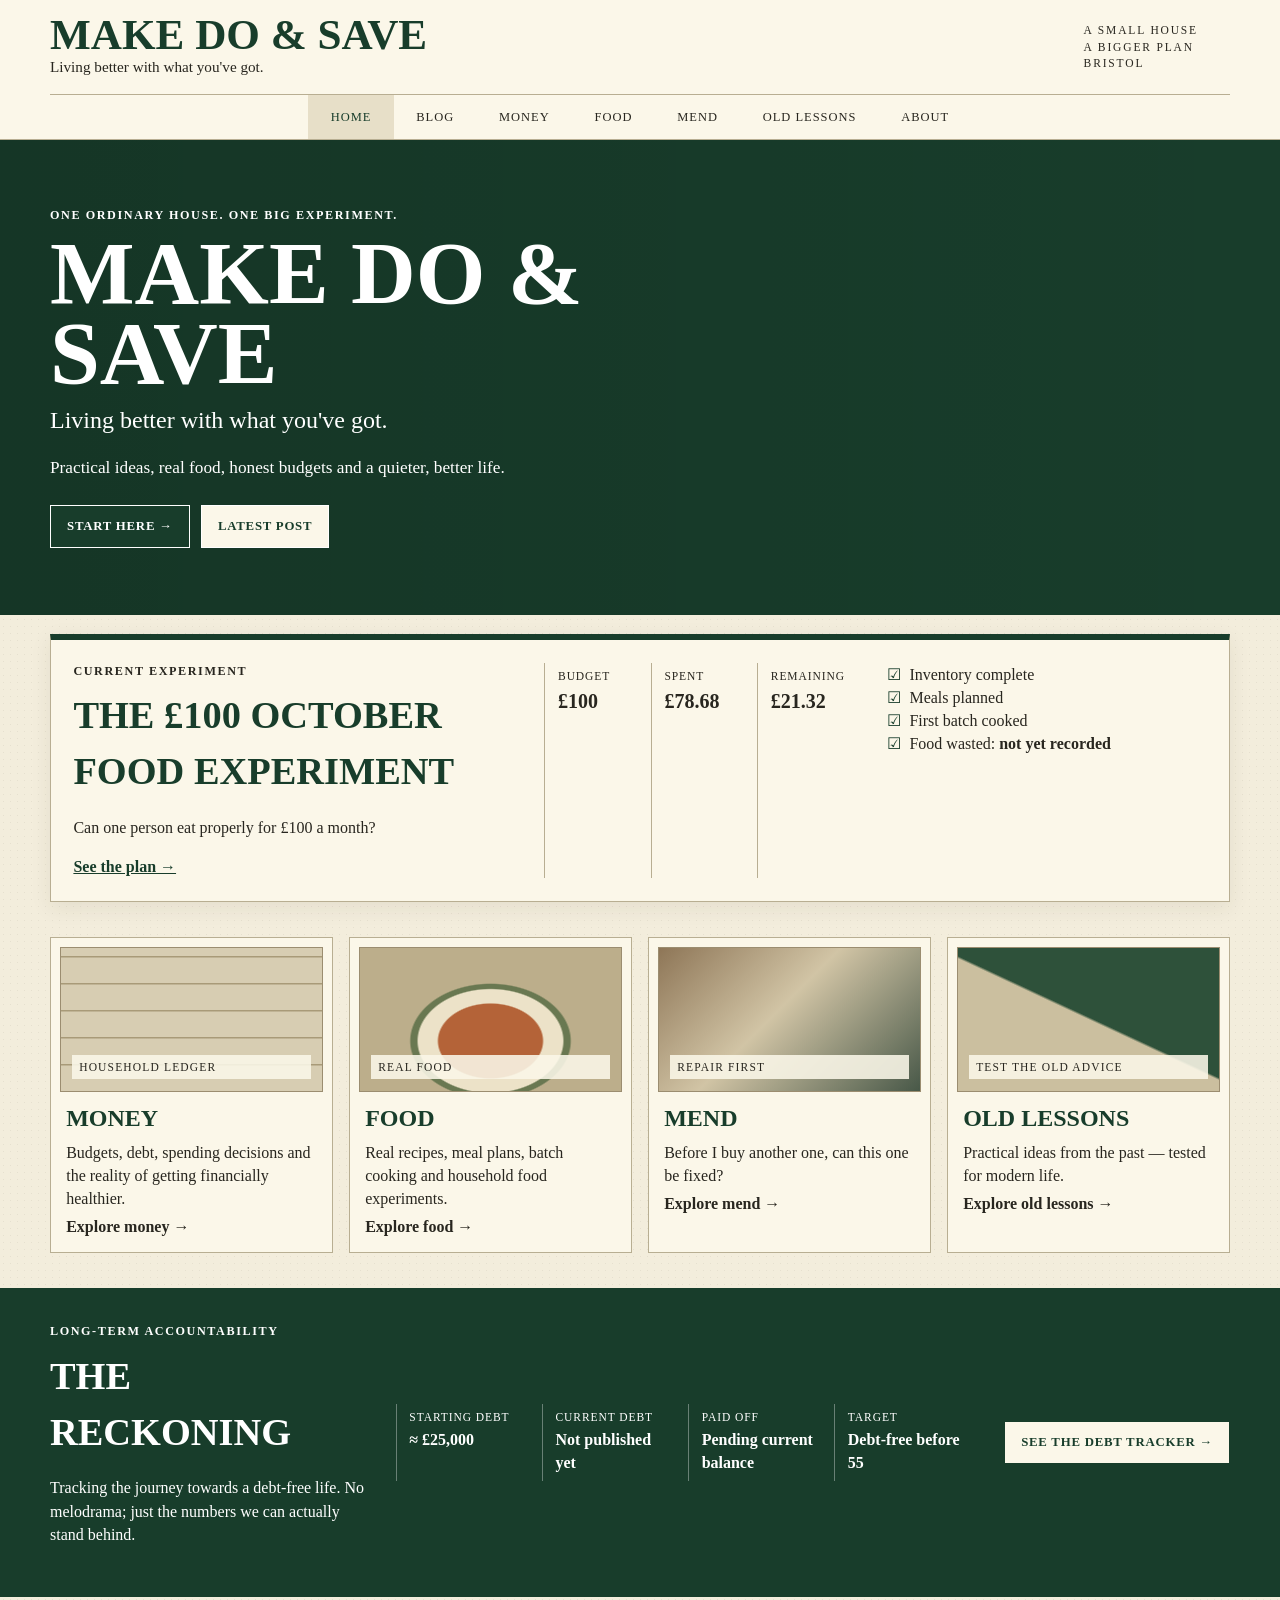
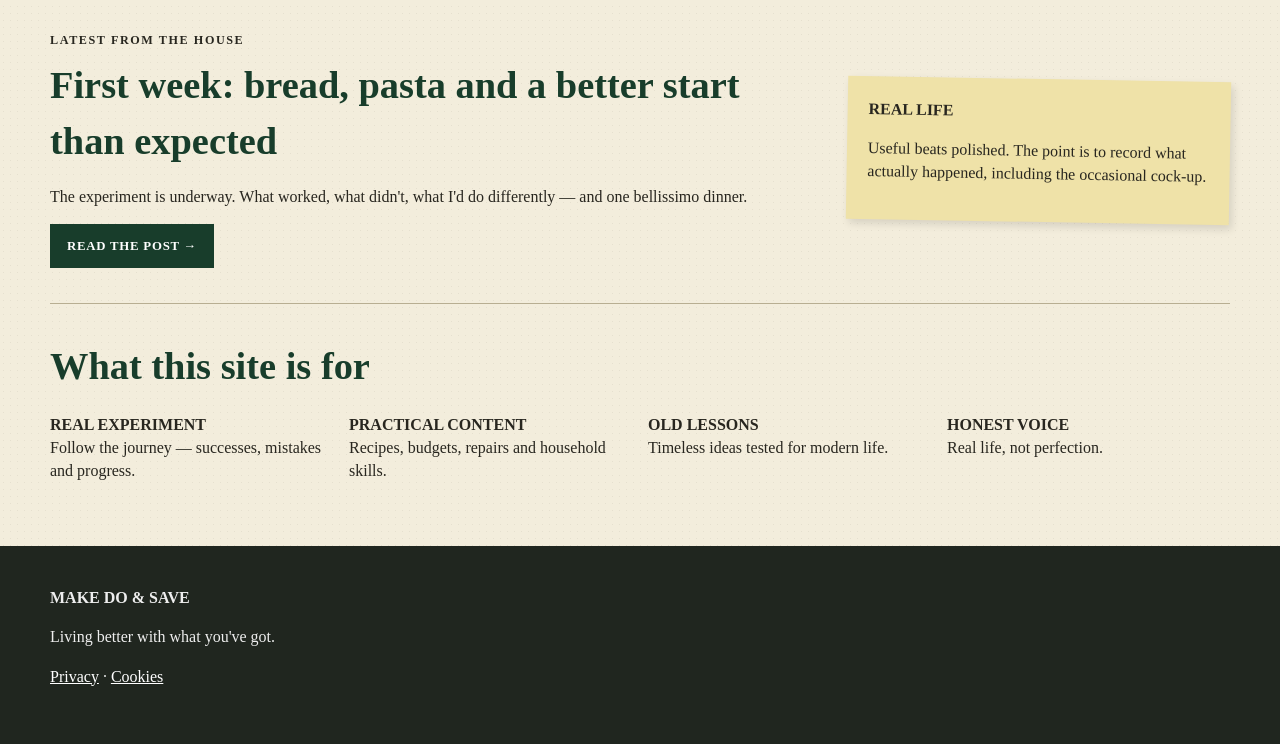
==== commit dcdbf471: "Force refreshed mobile stylesheet after live cache evidence" ====
--- a/index.html
+++ b/index.html
@@ -1,7 +1,7 @@
 <!doctype html>
 <html lang="en-GB"><head><meta charset="utf-8"><meta name="viewport" content="width=device-width,initial-scale=1">
 <meta name="description" content="Make Do & Save — practical household economy: real food, honest budgets, repairs and old lessons tested for modern life.">
-<title>Make Do & Save | Living better with what you've got</title><link rel="stylesheet" href="assets/style.css"><script src="assets/script.js" defer></script></head>
+<title>Make Do & Save | Living better with what you've got</title><link rel="stylesheet" href="assets/style.css?v=20260928-1938"><script src="assets/script.js" defer></script></head>
 <body><a class="skip-link" href="#main">Skip to content</a>
 <header class="site-header"><div class="masthead wrap"><a class="brand" href="index.html"><strong>MAKE DO &amp; SAVE</strong><span>Living better with what you've got.</span></a><p class="identity">A SMALL HOUSE<br>A BIGGER PLAN<br>BRISTOL</p><button class="menu-toggle" aria-expanded="false" aria-controls="site-nav">Menu</button></div>
 <nav id="site-nav" class="nav wrap" aria-label="Primary"><a aria-current="page" href="index.html">Home</a><a href="blog.html">Blog</a><a href="money.html">Money</a><a href="food.html">Food</a><a href="mend.html">Mend</a><a href="old-lessons.html">Old Lessons</a><a href="about.html">About</a></nav></header>
--- a/assets/style.css
+++ b/assets/style.css
@@ -1,3 +1,74 @@
-:root{--green:#183d2b;--green2:#244d37;--cream:#f2ecd9;--paper:#fbf7e9;--ink:#28261f;--rust:#9a5839;--line:#b8ae92;--muted:#6f6a5b;--max:1180px}*{box-sizing:border-box}html{scroll-behavior:smooth}body{margin:0;background:var(--cream);color:var(--ink);font-family:Georgia,'Times New Roman',serif;line-height:1.5;background-image:radial-gradient(rgba(60,55,42,.09) .6px,transparent .6px);background-size:7px 7px}a{color:inherit}.wrap{width:min(var(--max),calc(100% - 32px));margin:auto}.skip-link{position:absolute;left:-9999px}.skip-link:focus{left:1rem;top:1rem;background:#fff;padding:.7rem;z-index:100}.site-header{background:var(--paper);border-bottom:1px solid var(--line)}.masthead{display:grid;grid-template-columns:1fr auto auto;align-items:center;gap:2rem;padding:1rem 0}.brand{text-decoration:none}.brand strong{display:block;color:var(--green);font-size:clamp(1.8rem,4vw,2.7rem);line-height:.9;letter-spacing:.02em}.brand span{font-size:.95rem}.identity{font-size:.72rem;letter-spacing:.16em;margin:0}.nav{display:flex;justify-content:center;border-top:1px solid var(--line)}.nav a{text-decoration:none;text-transform:uppercase;font-size:.78rem;letter-spacing:.08em;padding:.8rem 1.4rem}.nav a:hover,.nav a:focus-visible,.nav a[aria-current=page]{background:#e7dfc8;color:var(--green)}.menu-toggle{display:none;border:2px solid var(--green);background:var(--paper);padding:.65rem 1rem;font:700 .9rem Georgia,serif}.hero{background:var(--green);color:white}.hero-inner{min-height:470px;display:grid;grid-template-columns:1.1fr .9fr;align-items:stretch}.hero-copy{padding:4.5rem 3rem 4.5rem 0;align-self:center}.kicker{font-size:.72rem;letter-spacing:.13em;font-weight:700;text-transform:uppercase;margin:0 0 .5rem}.hero h1,.page-hero h1{font-size:clamp(3rem,7vw,5.8rem);line-height:.86;margin:.2rem 0}.strap{font-size:1.5rem;margin:.6rem 0 1rem}.hero-copy>p:last-of-type{max-width:570px;font-size:1.08rem}.hero-still{margin:1.5rem 0;min-height:360px;display:flex;flex-direction:column;justify-content:end;padding:2rem;background:linear-gradient(145deg,#6d5b3f,#293e2d 65%,#171d17);border:1px solid rgba(255,255,255,.4);box-shadow:inset 0 0 0 8px rgba(255,255,255,.08)}.hero-still span{align-self:flex-start;background:var(--paper);color:var(--green);padding:.25rem .5rem;font-size:.7rem;letter-spacing:.12em}.hero-still b{font-size:1.4rem;margin-top:.6rem}.hero-still small{opacity:.85}.actions{display:flex;gap:.7rem;flex-wrap:wrap;margin-top:1.5rem}.button{display:inline-block;background:var(--green);color:white;border:1px solid var(--green);padding:.72rem 1rem;text-decoration:none;text-transform:uppercase;letter-spacing:.06em;font-weight:700;font-size:.8rem}.hero .button{border-color:white}.button.paper{background:var(--paper);color:var(--green)}.button:focus-visible,.nav a:focus-visible,.text-link:focus-visible,.discovery:focus-visible,.menu-toggle:focus-visible{outline:3px solid #d6a84b;outline-offset:3px}.experiment{margin-top:1.2rem;background:var(--paper);border:1px solid var(--line);border-top:6px solid var(--green);padding:1.4rem;display:grid;grid-template-columns:1.4fr 1fr 1fr;gap:1.5rem;box-shadow:0 6px 20px rgba(50,45,30,.08)}.experiment h2,.reckoning h2,.house h2,.principles h2,.page-content h2{margin:.15rem 0;font-size:clamp(1.6rem,3vw,2.4rem);color:var(--green)}.figures,.reckoning-stats{display:grid;grid-template-columns:repeat(3,1fr);margin:0}.figures div,.reckoning-stats div{padding:.3rem .8rem;border-left:1px solid var(--line)}dt{font-size:.72rem;text-transform:uppercase;letter-spacing:.08em}dd{margin:.15rem 0;font-size:1.25rem;font-weight:700}.ticks{margin:0;padding:0;list-style:none}.ticks li:before{content:'☑';margin-right:.5rem;color:var(--green)}.section{padding:2.5rem 0}.card-grid{display:grid;grid-template-columns:repeat(4,1fr);gap:1rem}.discovery{background:var(--paper);border:1px solid var(--line);padding:.55rem;text-decoration:none;transition:transform .15s}.discovery:hover{transform:translateY(-3px)}.discovery h2{color:var(--green);text-transform:uppercase;margin:.6rem .4rem .2rem}.discovery p,.discovery b{margin:.3rem .4rem;display:block}.card-art{height:145px;background-color:#c8b892;border:1px solid #9b8d70;position:relative;overflow:hidden}.card-art:after{position:absolute;inset:auto .7rem .7rem;display:block;background:rgba(251,247,233,.88);padding:.25rem .45rem;font-size:.72rem;letter-spacing:.1em}.ledger{background:repeating-linear-gradient(0deg,#d7cdb2 0 25px,#a89a78 26px 27px)}.ledger:after{content:'HOUSEHOLD LEDGER'}.bowl{background:radial-gradient(ellipse at 50% 65%,#b46338 0 28%,#ece2c8 29% 39%,#697851 40% 43%,#bcae8b 44%)}.bowl:after{content:'REAL FOOD'}.tools{background:linear-gradient(135deg,#8e7657,#d1c4a5 45%,#485848)}.tools:after{content:'REPAIR FIRST'}.pamphlet{background:linear-gradient(25deg,#cbbf9f 50%,#2e513a 51%)}.pamphlet:after{content:'TEST THE OLD ADVICE'}.reckoning{background:var(--green);color:white;padding:2.2rem 0}.reckoning-grid{display:grid;grid-template-columns:1.1fr 2fr auto;gap:1.5rem;align-items:center}.reckoning h2{color:white}.reckoning-stats{grid-template-columns:repeat(4,1fr)}.reckoning-stats div{border-color:rgba(255,255,255,.35)}.reckoning-stats dd{font-size:1rem}.house{display:grid;grid-template-columns:2fr 1fr;gap:2rem;align-items:center}.note{background:#efe2a8;padding:1.3rem;transform:rotate(1deg);box-shadow:3px 4px 8px rgba(0,0,0,.12);font-family:'Segoe Print','Bradley Hand',cursive}.principles{padding:2rem 0 3rem;border-top:1px solid var(--line)}.principle-grid{display:grid;grid-template-columns:repeat(4,1fr);gap:1rem}.site-footer{background:#20261f;color:#eee;padding:2.5rem 0}.site-footer a{color:white}.page-hero{background:var(--green);color:white;padding:3rem 0}.page-hero h1{color:white}.page-content{padding:2.5rem 0}.prose{max-width:760px}.placeholder{border:1px dashed var(--rust);background:#f7eedb;padding:1rem}.recipe-head{display:grid;grid-template-columns:1.5fr 1fr;gap:2rem}.status{display:inline-block;background:var(--rust);color:white;padding:.25rem .55rem;font-size:.75rem;letter-spacing:.1em}.meta-grid{display:grid;grid-template-columns:repeat(5,1fr);gap:.6rem;margin:1.5rem 0}.meta-grid div{background:var(--paper);border:1px solid var(--line);padding:.8rem}.tabs{display:flex;flex-wrap:wrap;border-block:1px solid var(--line);margin:1.5rem 0}.tabs a{padding:.7rem 1rem;text-transform:uppercase;font-size:.75rem}.comment{background:var(--paper);border-left:4px solid var(--green);padding:1rem;margin:1rem 0}.specific-question{font-size:1.2rem;font-weight:700;border-top:1px solid var(--line);padding-top:1rem}.two-col{display:grid;grid-template-columns:2fr 1fr;gap:2rem}.list-cards{display:grid;gap:1rem}.list-cards article{background:var(--paper);border:1px solid var(--line);padding:1rem}.text-link{font-weight:700;color:var(--green)}@media(max-width:820px){.masthead{grid-template-columns:1fr auto}.identity{display:none}.menu-toggle{display:block}.nav{display:none;position:absolute;z-index:10;left:0;right:0;background:var(--paper);border-bottom:2px solid var(--green);padding:.5rem 16px}.nav.open{display:grid}.nav a{padding:.8rem}.hero-inner,.experiment,.reckoning-grid,.house,.recipe-head,.two-col{grid-template-columns:1fr}.hero-copy{padding:3rem 0 1rem}.hero-still{margin:0 0 1.5rem;min-height:230px}.card-grid{grid-template-columns:1fr 1fr}.reckoning-stats{grid-template-columns:1fr 1fr}.principle-grid{grid-template-columns:1fr 1fr}.meta-grid{grid-template-columns:1fr 1fr}.figures{grid-template-columns:repeat(3,1fr)}}@media(max-width:520px){.wrap{width:min(100% - 22px,var(--max))}.card-grid,.principle-grid{grid-template-columns:1fr}.hero h1{font-size:3.1rem}.experiment{margin-top:.6rem}.figures{grid-template-columns:1fr}.figures div{border-left:0;border-top:1px solid var(--line)}.reckoning-stats{grid-template-columns:1fr}.meta-grid{grid-template-columns:1fr}.tabs a{flex:1 1 33%}}@media(prefers-reduced-motion:reduce){html{scroll-behavior:auto}.discovery{transition:none}}
-/* Progressive enhancement: mobile navigation remains available when JavaScript is absent. */
-@media(max-width:820px){.nav{display:grid}.js .nav{display:none}.js .nav.open{display:grid}}
+:root{--green:#183d2b;--cream:#f3eddc;--paper:#fbf7e9;--ink:#28261f;--rust:#9a3d31;--line:#b8ae92;--max:1180px}
+*{box-sizing:border-box}html{scroll-behavior:smooth}body{margin:0;background:var(--cream);color:var(--ink);font-family:Georgia,'Times New Roman',serif;line-height:1.45;background-image:radial-gradient(rgba(60,55,42,.07) .55px,transparent .55px);background-size:7px 7px}a{color:inherit}.wrap{width:min(var(--max),calc(100% - 32px));margin:auto}.skip-link{position:absolute;left:-9999px}.skip-link:focus{left:1rem;top:1rem;background:#fff;padding:.7rem;z-index:100}
+.site-header{background:var(--paper);border-bottom:1px solid var(--line)}.masthead{display:grid;grid-template-columns:1fr auto auto;align-items:center;gap:2rem;padding:1rem 0}.brand{text-decoration:none}.brand strong{display:block;color:var(--green);font-size:clamp(1.8rem,4vw,2.7rem);line-height:.9}.brand span{font-size:.95rem}.identity{font-size:.72rem;letter-spacing:.16em;margin:0}.nav{display:flex;justify-content:center;border-top:1px solid var(--line)}.nav a{text-decoration:none;text-transform:uppercase;font-size:.78rem;letter-spacing:.08em;padding:.8rem 1.4rem}.nav a:hover,.nav a:focus-visible,.nav a[aria-current=page]{background:#e7dfc8;color:var(--green)}.menu-toggle{display:none;border:2px solid var(--green);background:var(--paper);padding:.65rem 1rem;font:700 .9rem Georgia,serif}
+.hero{background:var(--green);color:white;position:relative}.hero:after{content:"";position:absolute;inset:0;background:linear-gradient(90deg,rgba(0,0,0,.12),transparent);pointer-events:none}.hero-inner{min-height:430px;display:block;position:relative;z-index:1}.hero-copy{padding:4.2rem 0;max-width:720px}.kicker{font-size:.76rem;letter-spacing:.13em;font-weight:700;text-transform:uppercase;margin:0 0 .5rem}.hero h1,.page-hero h1{font-size:clamp(3rem,7vw,5.6rem);line-height:.9;margin:.2rem 0}.strap{font-size:1.5rem;margin:.6rem 0 1rem}.hero-copy>p:last-of-type{max-width:570px;font-size:1.08rem}.actions{display:flex;gap:.7rem;flex-wrap:wrap;margin-top:1.5rem}.button{display:inline-block;background:var(--green);color:white;border:1px solid var(--green);padding:.72rem 1rem;text-decoration:none;text-transform:uppercase;letter-spacing:.06em;font-weight:700;font-size:.8rem}.hero .button{border-color:white}.button.paper{background:var(--paper);color:var(--green)}
+.button:focus-visible,.nav a:focus-visible,.text-link:focus-visible,.discovery:focus-visible,.menu-toggle:focus-visible{outline:3px solid #d6a84b;outline-offset:3px}
+.experiment{margin-top:1.2rem;background:var(--paper);border:1px solid var(--line);border-top:6px solid var(--green);padding:1.4rem;display:grid;grid-template-columns:1.4fr 1fr 1fr;gap:1.5rem;box-shadow:0 6px 20px rgba(50,45,30,.08)}.experiment h2,.reckoning h2,.house h2,.principles h2,.page-content h2{margin:.15rem 0;font-size:clamp(1.6rem,3vw,2.4rem);color:var(--green)}.figures,.reckoning-stats{display:grid;grid-template-columns:repeat(3,1fr);margin:0}.figures div,.reckoning-stats div{padding:.3rem .8rem;border-left:1px solid var(--line)}dt{font-size:.72rem;text-transform:uppercase;letter-spacing:.08em}dd{margin:.15rem 0;font-size:1.25rem;font-weight:700}.ticks{margin:0;padding:0;list-style:none}.ticks li:before{content:'☑';margin-right:.5rem;color:var(--green)}
+.section{padding:2.2rem 0}.card-grid{display:grid;grid-template-columns:repeat(4,1fr);gap:1rem}.discovery{background:var(--paper);border:1px solid var(--line);padding:.55rem;text-decoration:none;transition:transform .15s}.discovery:hover{transform:translateY(-3px)}.discovery h2{color:var(--green);text-transform:uppercase;margin:.6rem .4rem .2rem}.discovery p,.discovery b{margin:.3rem .4rem;display:block}.card-art{height:145px;background-color:#c8b892;border:1px solid #9b8d70;position:relative;overflow:hidden}.card-art:after{position:absolute;inset:auto .7rem .7rem;display:block;background:rgba(251,247,233,.88);padding:.25rem .45rem;font-size:.72rem;letter-spacing:.1em}.ledger{background:repeating-linear-gradient(0deg,#d7cdb2 0 25px,#a89a78 26px 27px)}.ledger:after{content:'HOUSEHOLD LEDGER'}.bowl{background:radial-gradient(ellipse at 50% 65%,#b46338 0 28%,#ece2c8 29% 39%,#697851 40% 43%,#bcae8b 44%)}.bowl:after{content:'REAL FOOD'}.tools{background:linear-gradient(135deg,#8e7657,#d1c4a5 45%,#485848)}.tools:after{content:'REPAIR FIRST'}.pamphlet{background:linear-gradient(25deg,#cbbf9f 50%,#2e513a 51%)}.pamphlet:after{content:'TEST THE OLD ADVICE'}
+.reckoning{background:var(--green);color:white;padding:2.2rem 0}.reckoning-grid{display:grid;grid-template-columns:1.1fr 2fr auto;gap:1.5rem;align-items:center}.reckoning h2{color:white}.reckoning-stats{grid-template-columns:repeat(4,1fr)}.reckoning-stats div{border-color:rgba(255,255,255,.35)}.reckoning-stats dd{font-size:1rem}.house{display:grid;grid-template-columns:2fr 1fr;gap:2rem;align-items:center}.note{background:#efe2a8;padding:1.3rem;transform:rotate(1deg);box-shadow:3px 4px 8px rgba(0,0,0,.12);font-family:'Segoe Print','Bradley Hand',cursive}.principles{padding:2rem 0 3rem;border-top:1px solid var(--line)}.principle-grid{display:grid;grid-template-columns:repeat(4,1fr);gap:1rem}.site-footer{background:#20261f;color:#eee;padding:2.5rem 0}.site-footer a{color:white}
+.page-hero{background:var(--green);color:white;padding:3rem 0}.page-hero h1{color:white}.page-content{padding:2.5rem 0}.prose{max-width:760px}.placeholder{border:1px dashed var(--rust);background:#f7eedb;padding:1rem}.recipe-head{display:grid;grid-template-columns:1.5fr 1fr;gap:2rem}.status{display:inline-block;background:var(--rust);color:white;padding:.25rem .55rem;font-size:.75rem;letter-spacing:.1em}.meta-grid{display:grid;grid-template-columns:repeat(5,1fr);gap:.6rem;margin:1.5rem 0}.meta-grid div{background:var(--paper);border:1px solid var(--line);padding:.8rem}.tabs{display:flex;flex-wrap:wrap;border-block:1px solid var(--line);margin:1.5rem 0}.tabs a{padding:.7rem 1rem;text-transform:uppercase;font-size:.75rem}.comment{background:var(--paper);border-left:4px solid var(--green);padding:1rem;margin:1rem 0}.specific-question{font-size:1.2rem;font-weight:700;border-top:1px solid var(--line);padding-top:1rem}.two-col{display:grid;grid-template-columns:2fr 1fr;gap:2rem}.list-cards{display:grid;gap:1rem}.list-cards article{background:var(--paper);border:1px solid var(--line);padding:1rem}.text-link{font-weight:700;color:var(--green)}
+@media(max-width:820px){.masthead{grid-template-columns:1fr auto;gap:.75rem;padding:.8rem 0}.brand strong{font-size:1.65rem}.brand span{display:none}.identity{display:none}.menu-toggle{display:block}.nav{display:grid;position:absolute;z-index:10;left:0;right:0;background:var(--paper);border-bottom:2px solid var(--green);padding:.5rem 16px}.js .nav{display:none}.js .nav.open{display:grid}.nav a{padding:.8rem}.hero-inner{min-height:auto}.hero-copy{padding:2.7rem 0}.hero h1{font-size:clamp(2.8rem,12vw,4.5rem)}.hero .strap{font-size:1.35rem}.experiment,.reckoning-grid,.house,.recipe-head,.two-col{grid-template-columns:1fr}.card-grid{grid-template-columns:1fr 1fr}.reckoning-stats{grid-template-columns:1fr 1fr}.principle-grid{grid-template-columns:1fr 1fr}.meta-grid{grid-template-columns:1fr 1fr}.figures{grid-template-columns:repeat(3,1fr)}}
+@media(max-width:520px){.wrap{width:min(100% - 28px,var(--max))}.hero-copy{padding:2.2rem 0}.hero h1{font-size:2.8rem}.hero-copy>p:last-of-type{font-size:1rem}.experiment{margin-top:.75rem;padding:1rem}.experiment h2{font-size:1.7rem}.figures{grid-template-columns:repeat(3,1fr)}.figures div{border-left:1px solid var(--line);padding:.25rem .45rem}.figures div:first-child{border-left:0}.figures dt{font-size:.62rem}.figures dd{font-size:1rem}.ticks{font-size:.95rem}.card-grid{grid-template-columns:1fr}.card-art{height:120px}.discovery{padding:.6rem}.discovery p{font-size:.95rem}.reckoning-stats{grid-template-columns:1fr 1fr}.reckoning-stats div{padding:.55rem}.principle-grid{grid-template-columns:1fr 1fr}.principle-grid p{font-size:.95rem}.meta-grid{grid-template-columns:1fr}.tabs a{flex:1 1 33%}.site-footer{padding:1.8rem 0}}
+@media(prefers-reduced-motion:reduce){html{scroll-behavior:auto}.discovery{transition:none}}
+
+/* 2026-09-28 mobile editorial-density acceptance pass.
+   Keeps 44px controls and readable type while matching the approved compact composition. */
+@media(max-width:820px){
+  body{font-size:15px;line-height:1.38}
+  .masthead{padding:.55rem 0;min-height:62px}
+  .brand strong{font-size:1.45rem;line-height:.95}.brand span{display:block;font-size:.78rem;margin-top:.15rem}
+  .menu-toggle{min-width:48px;min-height:44px;padding:.45rem .7rem}
+  .nav a{min-height:44px;display:flex;align-items:center}
+  .hero-copy{padding:1.8rem 0 1.9rem;max-width:620px}
+  .hero h1{font-size:clamp(2.45rem,10vw,3.6rem);line-height:.88}
+  .hero .strap{font-size:1.18rem;margin:.45rem 0 .65rem}
+  .hero-copy>p:last-of-type{font-size:.98rem;line-height:1.35;margin:.55rem 0}
+  .actions{margin-top:1rem}.button{min-height:44px;display:inline-flex;align-items:center;padding:.58rem .8rem}
+  .experiment{grid-template-columns:1.35fr 1fr;gap:.8rem 1rem;padding:.9rem 1rem;margin-top:.8rem;border-top-width:4px}
+  .experiment>div:first-child{grid-row:1 / span 2}
+  .experiment h2{font-size:1.45rem;line-height:1.05}
+  .experiment>div:first-child p{margin:.4rem 0}.experiment .text-link{display:inline-block;margin-top:.25rem}
+  .figures{grid-template-columns:repeat(3,1fr);align-self:end}
+  .figures div{padding:.2rem .45rem}.figures dt{font-size:.62rem}.figures dd{font-size:1rem}
+  .ticks{font-size:.88rem;line-height:1.35;align-self:start}.ticks li{margin:.12rem 0}
+  .section{padding:1rem 0}
+  .card-grid{grid-template-columns:repeat(2,1fr);gap:.7rem}
+  .discovery{padding:.42rem}.card-art{height:86px}
+  .card-art:after{inset:auto .4rem .4rem;padding:.18rem .3rem;font-size:.57rem}
+  .discovery h2{font-size:1.08rem;margin:.38rem .3rem .12rem}
+  .discovery p{font-size:.82rem;line-height:1.25;margin:.18rem .3rem}
+  .discovery b{font-size:.78rem;margin:.3rem}
+  .reckoning{padding:1.15rem 0}
+  .reckoning-grid{grid-template-columns:1fr;gap:.65rem}
+  .reckoning-grid>div:first-child p{margin:.25rem 0}.reckoning h2{font-size:1.65rem}
+  .reckoning-stats{grid-template-columns:repeat(4,1fr)}
+  .reckoning-stats div{padding:.35rem .45rem}.reckoning-stats dt{font-size:.58rem}.reckoning-stats dd{font-size:.82rem;line-height:1.15}
+  .reckoning .button{justify-self:start}
+  .house{grid-template-columns:minmax(0,1.55fr) minmax(125px,.65fr);gap:.8rem;padding-block:1.15rem}
+  .house h2{font-size:1.45rem;line-height:1.08}.house p{margin:.4rem 0;font-size:.94rem}
+  .note{padding:.75rem;font-size:.8rem;line-height:1.35}
+  .principles{padding:1rem 0 1.25rem}
+  .principles h2{font-size:1.45rem;margin-bottom:.55rem}
+  .principle-grid{grid-template-columns:repeat(2,1fr);gap:0;border-top:1px solid var(--line)}
+  .principle-grid>div{padding:.55rem .65rem;border-bottom:1px solid var(--line)}
+  .principle-grid>div:nth-child(odd){border-right:1px solid var(--line)}
+  .principle-grid h3{font-size:.88rem;margin:0 0 .15rem}.principle-grid p{font-size:.78rem;line-height:1.25;margin:0}
+  .site-footer{padding:1.15rem 0}.site-footer p{margin:.3rem 0}
+}
+@media(max-width:520px){
+  .wrap{width:min(100% - 24px,var(--max))}
+  .hero-copy{padding:1.55rem 0 1.65rem}.hero h1{font-size:2.5rem}
+  .experiment{grid-template-columns:1fr;padding:.8rem}.experiment>div:first-child{grid-row:auto}
+  .experiment h2{font-size:1.35rem}.figures{border-top:1px solid var(--line);padding-top:.45rem}
+  .ticks{display:grid;grid-template-columns:1fr 1fr;gap:.12rem .5rem}
+  .card-grid{grid-template-columns:repeat(2,1fr);gap:.55rem}.card-art{height:72px}
+  .discovery h2{font-size:1rem}.discovery p{font-size:.75rem}.discovery b{font-size:.72rem}
+  .reckoning-stats{grid-template-columns:repeat(2,1fr)}.reckoning-stats div:nth-child(odd){border-left:0}
+  .house{grid-template-columns:minmax(0,1.5fr) minmax(105px,.7fr);gap:.6rem}.note{font-size:.74rem;padding:.6rem}
+  .principles{padding:.8rem 0 1rem}.principle-grid>div{padding:.45rem .5rem}
+}
+@media(max-width:360px){
+  .brand span{display:none}.hero h1{font-size:2.25rem}
+  .card-grid{gap:.45rem}.card-art{height:62px}.discovery p{font-size:.72rem}
+  .house{grid-template-columns:1fr}.note{transform:none}
+}
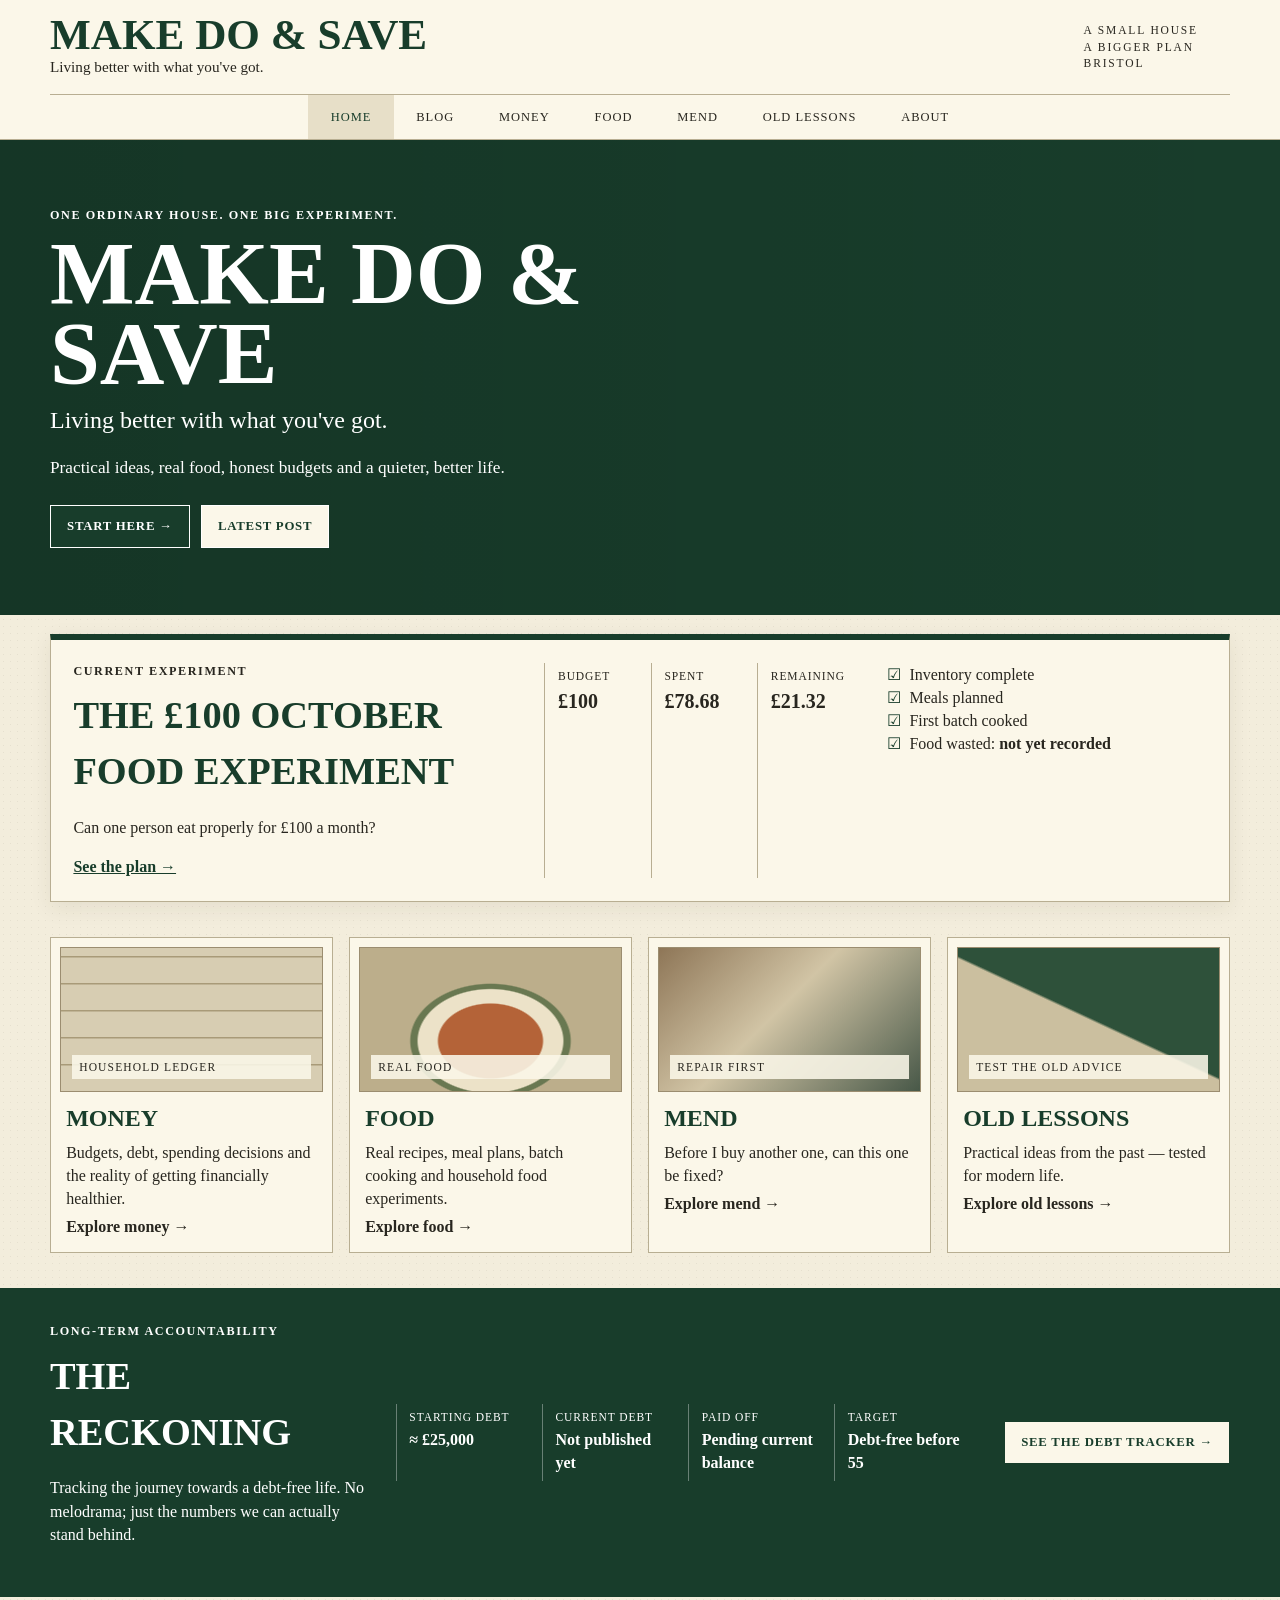
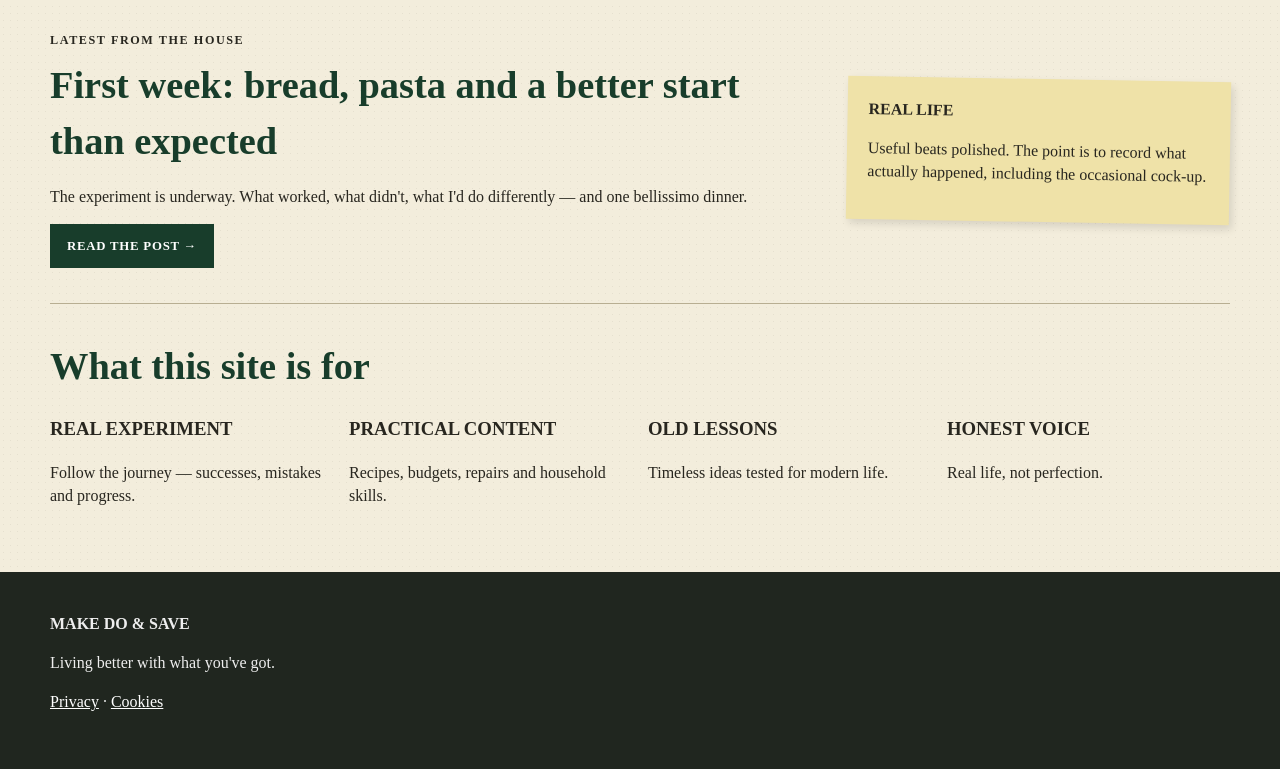
==== commit 70fc1fb0: "Refine homepage structure for robust editorial reflow" ====
--- a/index.html
+++ b/index.html
@@ -1,15 +1,15 @@
 <!doctype html>
-<html lang="en-GB"><head><meta charset="utf-8"><meta name="viewport" content="width=device-width,initial-scale=1">
+<html lang="en-GB"><head><meta charset="utf-8"><meta name="viewport" content="width=device-width, initial-scale=1, viewport-fit=cover">
 <meta name="description" content="Make Do & Save — practical household economy: real food, honest budgets, repairs and old lessons tested for modern life.">
-<title>Make Do & Save | Living better with what you've got</title><link rel="stylesheet" href="assets/style.css?v=20260928-1938"><script src="assets/script.js" defer></script></head>
+<title>Make Do & Save | Living better with what you've got</title><link rel="stylesheet" href="assets/style.css?v=20260928-1944-brilliance"><script src="assets/script.js" defer></script></head>
 <body><a class="skip-link" href="#main">Skip to content</a>
 <header class="site-header"><div class="masthead wrap"><a class="brand" href="index.html"><strong>MAKE DO &amp; SAVE</strong><span>Living better with what you've got.</span></a><p class="identity">A SMALL HOUSE<br>A BIGGER PLAN<br>BRISTOL</p><button class="menu-toggle" aria-expanded="false" aria-controls="site-nav">Menu</button></div>
 <nav id="site-nav" class="nav wrap" aria-label="Primary"><a aria-current="page" href="index.html">Home</a><a href="blog.html">Blog</a><a href="money.html">Money</a><a href="food.html">Food</a><a href="mend.html">Mend</a><a href="old-lessons.html">Old Lessons</a><a href="about.html">About</a></nav></header>
 <main id="main">
 <section class="hero"><div class="wrap hero-inner"><div class="hero-copy"><p class="kicker">ONE ORDINARY HOUSE. ONE BIG EXPERIMENT.</p><h1>MAKE DO &amp; SAVE</h1><p class="strap">Living better with what you've got.</p><p>Practical ideas, real food, honest budgets and a quieter, better life.</p><div class="actions"><a class="button" href="about.html">Start here →</a><a class="button paper" href="blog.html">Latest post</a></div></div></div></section>
-<section class="experiment wrap" aria-labelledby="experiment-title"><div><p class="kicker">CURRENT EXPERIMENT</p><h2 id="experiment-title">THE £100 OCTOBER FOOD EXPERIMENT</h2><p>Can one person eat properly for £100 a month?</p><a class="text-link" href="food.html">See the plan →</a></div><dl class="figures"><div><dt>Budget</dt><dd>£100</dd></div><div><dt>Spent</dt><dd>£78.68</dd></div><div><dt>Remaining</dt><dd>£21.32</dd></div></dl><ul class="ticks"><li>Inventory complete</li><li>Meals planned</li><li>First batch cooked</li><li>Food wasted: <b>not yet recorded</b></li></ul></section>
+<section class="experiment wrap" aria-labelledby="experiment-title"><div class="experiment-intro"><p class="kicker">CURRENT EXPERIMENT</p><h2 id="experiment-title">THE £100 OCTOBER FOOD EXPERIMENT</h2><p>Can one person eat properly for £100 a month?</p><a class="text-link" href="food.html">See the plan →</a></div><dl class="figures"><div><dt>Budget</dt><dd>£100</dd></div><div><dt>Spent</dt><dd>£78.68</dd></div><div><dt>Remaining</dt><dd>£21.32</dd></div></dl><ul class="ticks"><li>Inventory complete</li><li>Meals planned</li><li>First batch cooked</li><li>Food wasted: <b>not yet recorded</b></li></ul></section>
 <section class="section wrap"><div class="card-grid"><a class="discovery" href="money.html"><div class="card-art ledger" aria-hidden="true"></div><h2>Money</h2><p>Budgets, debt, spending decisions and the reality of getting financially healthier.</p><b>Explore money →</b></a><a class="discovery" href="food.html"><div class="card-art bowl" aria-hidden="true"></div><h2>Food</h2><p>Real recipes, meal plans, batch cooking and household food experiments.</p><b>Explore food →</b></a><a class="discovery" href="mend.html"><div class="card-art tools" aria-hidden="true"></div><h2>Mend</h2><p>Before I buy another one, can this one be fixed?</p><b>Explore mend →</b></a><a class="discovery" href="old-lessons.html"><div class="card-art pamphlet" aria-hidden="true"></div><h2>Old Lessons</h2><p>Practical ideas from the past — tested for modern life.</p><b>Explore old lessons →</b></a></div></section>
 <section class="reckoning"><div class="wrap reckoning-grid"><div><p class="kicker">LONG-TERM ACCOUNTABILITY</p><h2>THE RECKONING</h2><p>Tracking the journey towards a debt-free life. No melodrama; just the numbers we can actually stand behind.</p></div><dl class="reckoning-stats"><div><dt>Starting debt</dt><dd>≈ £25,000</dd></div><div><dt>Current debt</dt><dd>Not published yet</dd></div><div><dt>Paid off</dt><dd>Pending current balance</dd></div><div><dt>Target</dt><dd>Debt-free before 55</dd></div></dl><a class="button paper" href="money.html">See the debt tracker →</a></div></section>
 <section class="section wrap house"><div><p class="kicker">LATEST FROM THE HOUSE</p><h2>First week: bread, pasta and a better start than expected</h2><p>The experiment is underway. What worked, what didn't, what I'd do differently — and one bellissimo dinner.</p><a class="button" href="blog-first-week.html">Read the post →</a></div><aside class="note"><b>REAL LIFE</b><p>Useful beats polished. The point is to record what actually happened, including the occasional cock-up.</p></aside></section>
-<section class="principles wrap"><h2>What this site is for</h2><div class="principle-grid"><p><b>REAL EXPERIMENT</b><br>Follow the journey — successes, mistakes and progress.</p><p><b>PRACTICAL CONTENT</b><br>Recipes, budgets, repairs and household skills.</p><p><b>OLD LESSONS</b><br>Timeless ideas tested for modern life.</p><p><b>HONEST VOICE</b><br>Real life, not perfection.</p></div></section>
+<section class="principles wrap"><h2>What this site is for</h2><div class="principle-grid"><div><h3>REAL EXPERIMENT</h3><p>Follow the journey — successes, mistakes and progress.</p></div><div><h3>PRACTICAL CONTENT</h3><p>Recipes, budgets, repairs and household skills.</p></div><div><h3>OLD LESSONS</h3><p>Timeless ideas tested for modern life.</p></div><div><h3>HONEST VOICE</h3><p>Real life, not perfection.</p></div></div></section>
 </main><footer class="site-footer"><div class="wrap"><strong>MAKE DO &amp; SAVE</strong><p>Living better with what you've got.</p><p><a href="privacy.html">Privacy</a> · <a href="cookies.html">Cookies</a></p></div></footer></body></html>
--- a/assets/style.css
+++ b/assets/style.css
@@ -72,3 +72,17 @@
   .card-grid{gap:.45rem}.card-art{height:62px}.discovery p{font-size:.72rem}
   .house{grid-template-columns:1fr}.note{transform:none}
 }
+
+@media (hover:none) and (pointer:coarse){
+body{font-size:15px;line-height:1.38}.wrap{width:min(100% - 24px,var(--max))}
+.masthead{grid-template-columns:1fr auto;gap:.7rem;padding:.6rem 0}.identity{display:none}.menu-toggle{display:block;min-width:48px;min-height:44px}
+.nav{display:grid;position:absolute;z-index:10;left:0;right:0;background:var(--paper);padding:.5rem 16px}.js .nav{display:none}.js .nav.open{display:grid}.nav a{min-height:44px;display:flex;align-items:center}
+.hero-inner{min-height:auto}.hero-copy{padding:1.6rem 0}.hero h1{font-size:2.6rem}.hero .strap{font-size:1.15rem}.actions{margin-top:.9rem}.button{min-height:44px;display:inline-flex;align-items:center}
+.experiment{grid-template-columns:1fr;gap:.65rem;padding:.8rem}.experiment>div:first-child{grid-row:auto}.experiment h2{font-size:1.35rem}.figures{grid-template-columns:repeat(3,1fr)}.figures dt{font-size:.6rem}.figures dd{font-size:.96rem}
+.ticks{display:grid;grid-template-columns:1fr 1fr;gap:.1rem .45rem;font-size:.84rem}
+.section{padding:.9rem 0}.card-grid{grid-template-columns:repeat(2,minmax(0,1fr));gap:.55rem}.card-art{height:72px}.discovery h2{font-size:1rem}.discovery p{font-size:.74rem;line-height:1.22}.discovery b{font-size:.72rem}
+.reckoning{padding:1rem 0}.reckoning-grid{grid-template-columns:1fr;gap:.55rem}.reckoning h2{font-size:1.55rem}.reckoning-stats{grid-template-columns:repeat(2,minmax(0,1fr))}.reckoning-stats div{min-width:0}.reckoning-stats dd{font-size:.82rem;overflow-wrap:anywhere}
+.house{grid-template-columns:minmax(0,1.55fr) minmax(110px,.65fr);gap:.65rem;padding-block:1rem}.house h2{font-size:1.4rem}.house p{font-size:.9rem}.note{padding:.65rem;font-size:.76rem}
+.principles{padding:.75rem 0 .9rem}.principle-grid{grid-template-columns:repeat(2,minmax(0,1fr));gap:0}.principle-grid>div{padding:.45rem .5rem;min-width:0}.principle-grid h3{font-size:.82rem;overflow-wrap:anywhere}.principle-grid p{font-size:.74rem;line-height:1.22}
+.site-footer{padding:1rem 0}
+}
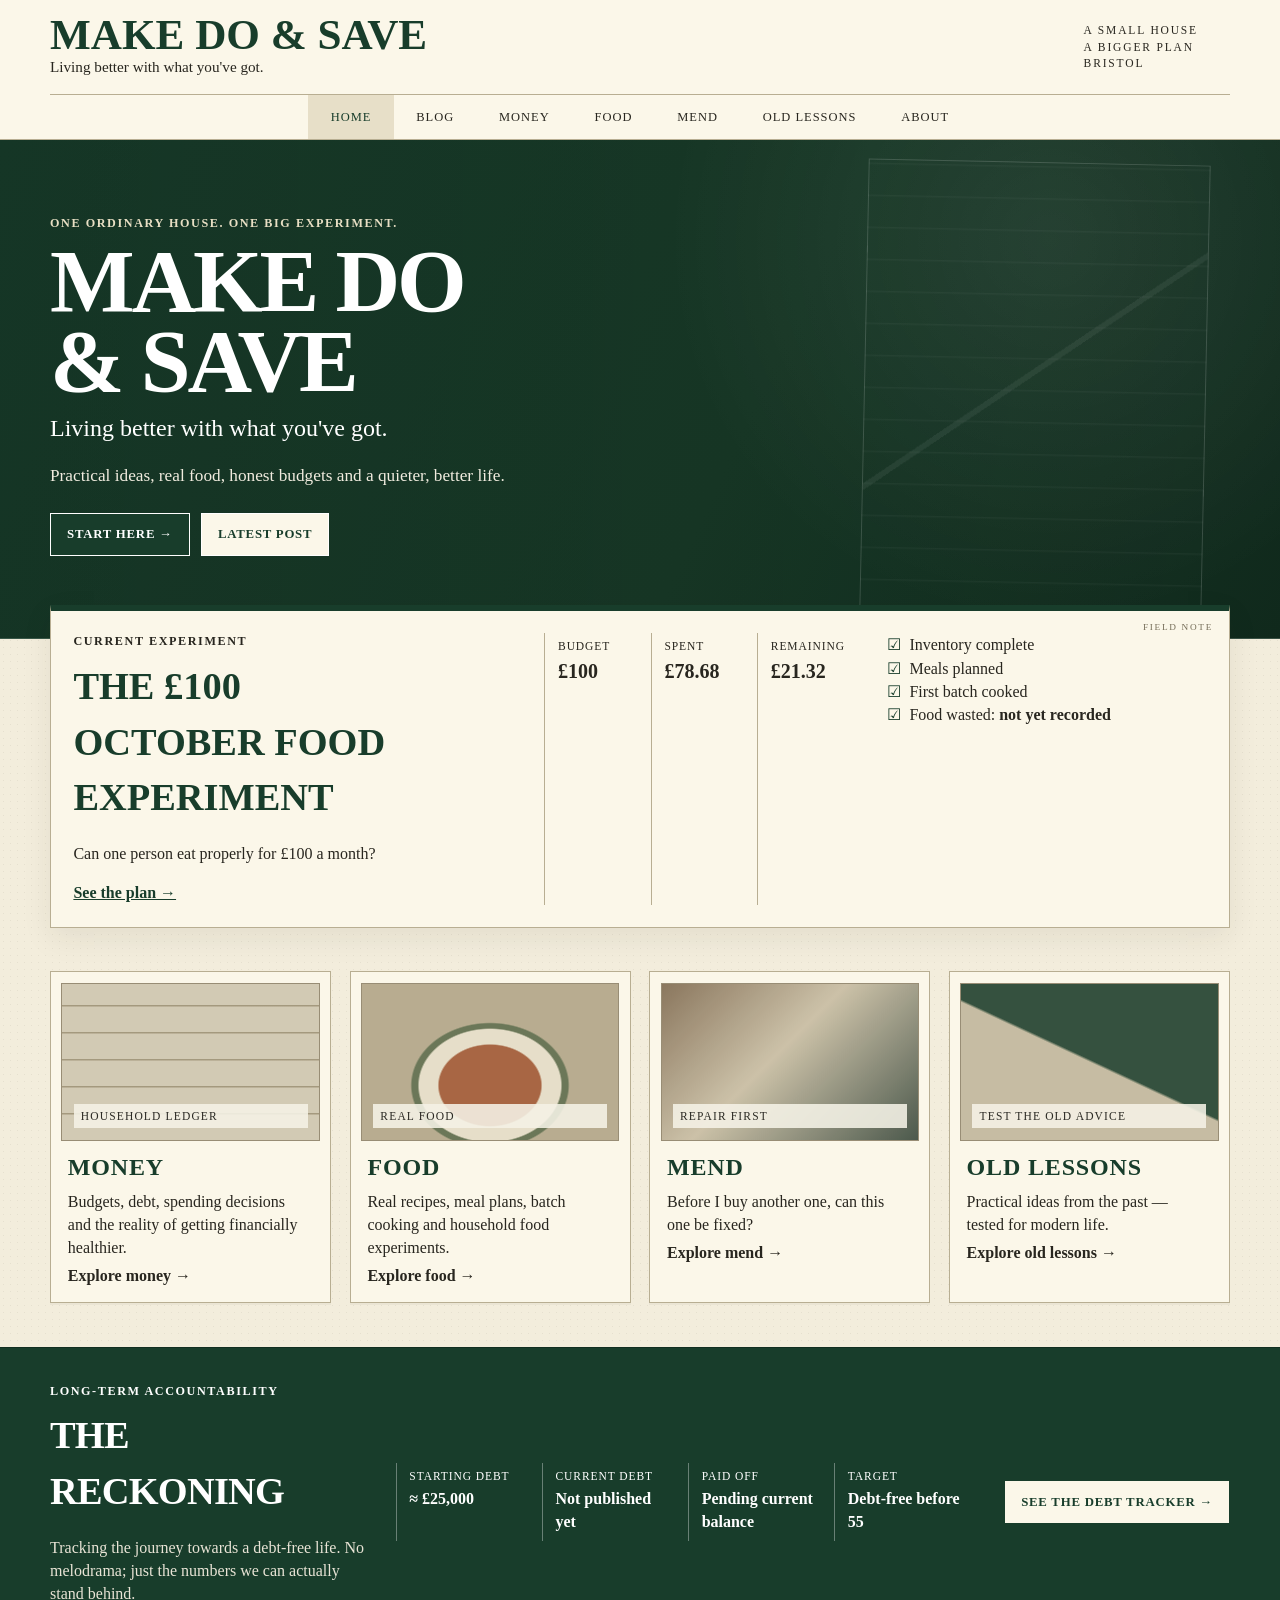
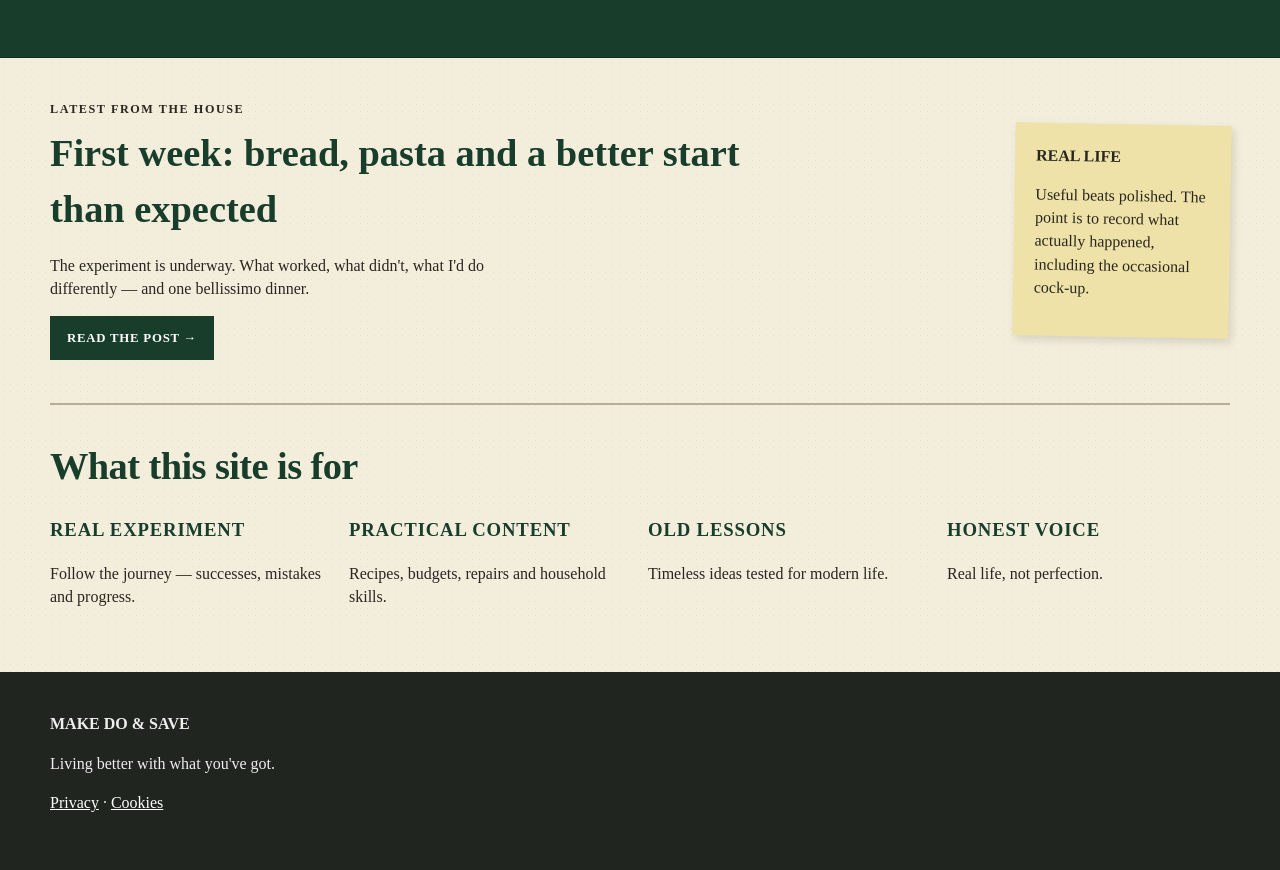
==== commit b03d4bd9: "Apply Website Engine editorial refinement" ====
--- a/index.html
+++ b/index.html
@@ -1,7 +1,7 @@
 <!doctype html>
 <html lang="en-GB"><head><meta charset="utf-8"><meta name="viewport" content="width=device-width, initial-scale=1, viewport-fit=cover">
 <meta name="description" content="Make Do & Save — practical household economy: real food, honest budgets, repairs and old lessons tested for modern life.">
-<title>Make Do & Save | Living better with what you've got</title><link rel="stylesheet" href="assets/style.css?v=20260928-1944-brilliance"><script src="assets/script.js" defer></script></head>
+<title>Make Do & Save | Living better with what you've got</title><link rel="stylesheet" href="assets/style.css?v=20260928-1947-deterministic"><link rel="stylesheet" href="assets/editorial.css?v=20260928-website-engine"><script src="assets/script.js?v=20260928-1947-deterministic" defer></script></head>
 <body><a class="skip-link" href="#main">Skip to content</a>
 <header class="site-header"><div class="masthead wrap"><a class="brand" href="index.html"><strong>MAKE DO &amp; SAVE</strong><span>Living better with what you've got.</span></a><p class="identity">A SMALL HOUSE<br>A BIGGER PLAN<br>BRISTOL</p><button class="menu-toggle" aria-expanded="false" aria-controls="site-nav">Menu</button></div>
 <nav id="site-nav" class="nav wrap" aria-label="Primary"><a aria-current="page" href="index.html">Home</a><a href="blog.html">Blog</a><a href="money.html">Money</a><a href="food.html">Food</a><a href="mend.html">Mend</a><a href="old-lessons.html">Old Lessons</a><a href="about.html">About</a></nav></header>
--- a/assets/style.css
+++ b/assets/style.css
@@ -85,4 +85,66 @@
 .house{grid-template-columns:minmax(0,1.55fr) minmax(110px,.65fr);gap:.65rem;padding-block:1rem}.house h2{font-size:1.4rem}.house p{font-size:.9rem}.note{padding:.65rem;font-size:.76rem}
 .principles{padding:.75rem 0 .9rem}.principle-grid{grid-template-columns:repeat(2,minmax(0,1fr));gap:0}.principle-grid>div{padding:.45rem .5rem;min-width:0}.principle-grid h3{font-size:.82rem;overflow-wrap:anywhere}.principle-grid p{font-size:.74rem;line-height:1.22}
 .site-footer{padding:1rem 0}
-}+}
+/* Live-device editorial correction: physical-phone composition independent of reported CSS viewport. */
+@media (hover:none) and (pointer:coarse){
+  .experiment{display:grid!important;grid-template-columns:minmax(0,1fr)!important;gap:.7rem!important}
+  .experiment-intro{display:grid;grid-template-columns:minmax(0,1fr) auto;column-gap:.8rem;align-items:end}
+  .experiment-intro .kicker,.experiment-intro h2{grid-column:1/-1}
+  .experiment-intro p:not(.kicker){margin:.25rem 0!important;font-size:.9rem}
+  .experiment-intro .text-link{align-self:center;white-space:nowrap;font-size:.82rem}
+  .figures{display:grid!important;grid-template-columns:repeat(3,minmax(0,1fr))!important;width:100%;border-block:1px solid var(--line);padding:.35rem 0!important}
+  .figures div{min-width:0;border-left:1px solid var(--line);padding:.15rem .5rem!important}.figures div:first-child{border-left:0}
+  .figures dt{font-size:.58rem!important}.figures dd{font-size:1rem!important;white-space:nowrap}
+  .ticks{display:grid!important;grid-template-columns:repeat(2,minmax(0,1fr))!important;width:100%;font-size:.78rem!important;gap:.15rem .6rem!important}
+  .ticks li{min-width:0}
+  .card-grid{display:grid!important;grid-template-columns:repeat(2,minmax(0,1fr))!important}
+  .discovery{min-width:0!important}.discovery p{overflow-wrap:anywhere}
+  .reckoning-grid{display:grid!important;grid-template-columns:minmax(0,1fr)!important;align-items:start!important}
+  .reckoning-grid>div:first-child{max-width:34rem}.reckoning-grid>div:first-child p:last-child{font-size:.88rem;line-height:1.35}
+  .reckoning-stats{display:grid!important;grid-template-columns:repeat(2,minmax(0,1fr))!important;width:100%}
+  .reckoning-stats div{min-width:0!important;border-left:0!important;border-top:1px solid rgba(255,255,255,.28);padding:.5rem .25rem!important}
+  .reckoning-stats div:nth-child(even){border-left:1px solid rgba(255,255,255,.28)!important;padding-left:.65rem!important}
+  .reckoning-stats dt{font-size:.58rem!important;line-height:1.2}.reckoning-stats dd{font-size:.88rem!important;line-height:1.18!important;overflow-wrap:anywhere!important}
+  .reckoning .button{justify-self:start!important}
+  .principle-grid{display:grid!important;grid-template-columns:repeat(2,minmax(0,1fr))!important}
+  .principle-grid>div{min-width:0}.principle-grid h3{font-size:.78rem!important;line-height:1.1!important;overflow-wrap:normal!important;word-break:normal!important}
+  .principle-grid p{font-size:.75rem!important;line-height:1.25!important}
+}
+
+/* Deterministic phone layout. JS class is a progressive enhancement; ordinary media queries remain fallback. */
+.phone-layout body{font-size:15px;line-height:1.38}
+.phone-layout .wrap{width:calc(100% - 24px);max-width:none}
+.phone-layout .masthead{grid-template-columns:minmax(0,1fr) auto;gap:.65rem;padding:.6rem 0}
+.phone-layout .brand strong{font-size:1.5rem;line-height:.95}.phone-layout .brand span{display:block;font-size:.78rem}
+.phone-layout .identity{display:none}.phone-layout .menu-toggle{display:block;min-width:48px;min-height:44px}
+.phone-layout .nav{display:none;position:absolute;z-index:20;left:0;right:0;width:100%;background:var(--paper);padding:.4rem 12px;border-bottom:2px solid var(--green)}
+.phone-layout .nav.open{display:grid}.phone-layout .nav a{min-height:44px;display:flex;align-items:center;padding:.65rem}
+.phone-layout .hero-inner{min-height:auto}.phone-layout .hero-copy{padding:1.55rem 0 1.65rem;max-width:none}
+.phone-layout .hero h1{font-size:2.45rem;line-height:.9}.phone-layout .hero .strap{font-size:1.12rem;margin:.4rem 0 .6rem}
+.phone-layout .hero-copy>p:last-of-type{font-size:.96rem;line-height:1.32}.phone-layout .actions{margin-top:.85rem}
+.phone-layout .button{min-height:44px;display:inline-flex;align-items:center;padding:.55rem .75rem}
+.phone-layout .experiment{display:grid!important;grid-template-columns:minmax(0,1fr)!important;gap:.65rem!important;margin-top:.7rem;padding:.75rem!important}
+.phone-layout .experiment-intro{display:block!important}.phone-layout .experiment-intro h2{font-size:1.35rem;line-height:1.04;margin:.12rem 0}
+.phone-layout .experiment-intro p:not(.kicker){font-size:.9rem;margin:.25rem 0!important}.phone-layout .experiment-intro .text-link{display:inline-block;margin-top:.15rem;font-size:.85rem}
+.phone-layout .figures{display:grid!important;grid-template-columns:repeat(3,minmax(0,1fr))!important;width:100%;border-block:1px solid var(--line);padding:.35rem 0!important}
+.phone-layout .figures div{min-width:0;padding:.12rem .35rem!important}.phone-layout .figures dt{font-size:.56rem!important}.phone-layout .figures dd{font-size:.92rem!important;white-space:nowrap}
+.phone-layout .ticks{display:grid!important;grid-template-columns:repeat(2,minmax(0,1fr))!important;font-size:.78rem!important;line-height:1.25;gap:.12rem .45rem!important}
+.phone-layout .section{padding:.8rem 0}.phone-layout .card-grid{display:grid!important;grid-template-columns:repeat(2,minmax(0,1fr))!important;gap:.5rem!important}
+.phone-layout .discovery{min-width:0;padding:.38rem}.phone-layout .card-art{height:66px}.phone-layout .card-art:after{inset:auto .3rem .3rem;font-size:.5rem;padding:.12rem .2rem}
+.phone-layout .discovery h2{font-size:.95rem;margin:.3rem .22rem .08rem}.phone-layout .discovery p{font-size:.71rem;line-height:1.2;margin:.12rem .22rem}.phone-layout .discovery b{font-size:.69rem;margin:.22rem}
+.phone-layout .reckoning{padding:.9rem 0}.phone-layout .reckoning-grid{display:grid!important;grid-template-columns:minmax(0,1fr)!important;gap:.55rem!important;align-items:start}
+.phone-layout .reckoning h2{font-size:1.5rem;line-height:1}.phone-layout .reckoning-grid>div:first-child p:last-child{font-size:.86rem;line-height:1.3;margin:.2rem 0}
+.phone-layout .reckoning-stats{display:grid!important;grid-template-columns:repeat(2,minmax(0,1fr))!important;width:100%}
+.phone-layout .reckoning-stats div{min-width:0!important;border-left:0!important;border-top:1px solid rgba(255,255,255,.3);padding:.45rem .25rem!important}
+.phone-layout .reckoning-stats div:nth-child(even){border-left:1px solid rgba(255,255,255,.3)!important;padding-left:.6rem!important}
+.phone-layout .reckoning-stats dt{font-size:.55rem!important;line-height:1.15}.phone-layout .reckoning-stats dd{font-size:.82rem!important;line-height:1.15!important;overflow-wrap:anywhere!important}
+.phone-layout .reckoning .button{justify-self:start!important}
+.phone-layout .house{display:grid!important;grid-template-columns:minmax(0,1.6fr) minmax(105px,.65fr)!important;gap:.6rem;padding-block:.9rem}
+.phone-layout .house h2{font-size:1.35rem;line-height:1.08}.phone-layout .house p{font-size:.86rem;line-height:1.3;margin:.3rem 0}.phone-layout .note{font-size:.72rem;line-height:1.3;padding:.55rem}
+.phone-layout .principles{padding:.7rem 0 .85rem}.phone-layout .principles h2{font-size:1.35rem;margin:0 0 .4rem}
+.phone-layout .principle-grid{display:grid!important;grid-template-columns:repeat(2,minmax(0,1fr))!important;gap:0!important;border-top:1px solid var(--line)}
+.phone-layout .principle-grid>div{min-width:0;padding:.4rem .45rem;border-bottom:1px solid var(--line)}.phone-layout .principle-grid>div:nth-child(odd){border-right:1px solid var(--line)}
+.phone-layout .principle-grid h3{font-size:.76rem!important;line-height:1.08;margin:0 0 .1rem;white-space:normal}.phone-layout .principle-grid p{font-size:.72rem!important;line-height:1.2;margin:0}
+.phone-layout .site-footer{padding:.9rem 0}.phone-layout .site-footer p{margin:.2rem 0;font-size:.88rem}
+@media(max-width:370px){.phone-layout .brand span{display:none}.phone-layout .house{grid-template-columns:1fr!important}.phone-layout .note{transform:none}}
--- a/assets/editorial.css
+++ b/assets/editorial.css
@@ -0,0 +1,102 @@
+/* Make Do & Save — editorial refinement layer
+   2026-09-28. Keeps the established accessible controls and truthful content,
+   while tightening hierarchy, rhythm and mobile editorial density. */
+
+:root{
+  --editorial-shadow:0 10px 28px rgba(35,32,24,.08);
+}
+
+.hero{
+  overflow:hidden;
+  border-bottom:1px solid rgba(255,255,255,.14);
+  background:
+    radial-gradient(circle at 82% 20%,rgba(255,255,255,.075),transparent 24rem),
+    linear-gradient(115deg,#183d2b 0%,#173826 58%,#10291c 100%);
+}
+.hero-inner:after{
+  content:"";
+  position:absolute;
+  right:1.5rem;
+  top:1.4rem;
+  bottom:1.4rem;
+  width:min(31vw,340px);
+  border:1px solid rgba(255,255,255,.16);
+  background:
+    linear-gradient(145deg,transparent 0 47%,rgba(255,255,255,.06) 47% 48%,transparent 48% 100%),
+    repeating-linear-gradient(0deg,transparent 0 30px,rgba(255,255,255,.035) 31px 32px);
+  transform:rotate(1.2deg);
+}
+.hero-copy{position:relative;z-index:2}
+.hero .kicker{color:#e8dfc4}
+.hero h1{letter-spacing:-.035em;text-wrap:balance}
+.hero-copy>p:last-of-type{color:#f1ecdf}
+
+.experiment{
+  position:relative;
+  margin-top:-1.1rem;
+  z-index:3;
+  box-shadow:var(--editorial-shadow);
+}
+.experiment:before{
+  content:"FIELD NOTE";
+  position:absolute;
+  right:1rem;
+  top:.65rem;
+  font-size:.58rem;
+  letter-spacing:.18em;
+  color:#756d58;
+}
+.experiment h2{max-width:18ch;text-wrap:balance}
+
+.discovery{
+  box-shadow:0 2px 0 rgba(40,38,31,.04);
+}
+.discovery h2{letter-spacing:.035em}
+.discovery p{max-width:30ch}
+.card-art{filter:saturate(.84) contrast(.96)}
+
+.reckoning{border-block:1px solid rgba(0,0,0,.25)}
+.reckoning h2{letter-spacing:-.02em}
+.reckoning-grid>div:first-child p:last-child{max-width:48ch;color:#e9e4d6}
+
+.house{border-bottom:1px solid var(--line)}
+.house>div>p:not(.kicker){max-width:58ch}
+.note{max-width:27ch;justify-self:end}
+
+.principles h2{letter-spacing:-.015em}
+.principle-grid h3{color:var(--green);letter-spacing:.045em}
+
+@media(min-width:821px){
+  .hero-copy{padding:4.7rem 0 5.1rem}
+  .experiment{margin-top:-2.1rem}
+  .section{padding:2.7rem 0}
+  .card-grid{gap:1.15rem}
+  .discovery{padding:.65rem}
+  .card-art{height:158px}
+}
+
+@media(max-width:820px){
+  .hero-inner:after{right:-3rem;width:48vw;opacity:.7}
+  .hero-copy{padding:1.65rem 0 2.35rem}
+  .experiment{margin-top:-.6rem}
+  .experiment:before{display:none}
+  .section{padding:.85rem 0}
+  .house{padding-block:.95rem}
+}
+
+@media(max-width:520px){
+  .hero-inner:after{right:-5.5rem;width:64vw}
+  .hero-copy{padding:1.4rem 0 2rem}
+  .hero h1{max-width:8ch}
+  .hero-copy>p:last-of-type{max-width:29ch}
+  .experiment{margin-top:-.45rem}
+  .card-grid{gap:.5rem}
+  .discovery{border-color:#c5b99c}
+  .reckoning{padding:.85rem 0}
+  .house{padding-block:.8rem}
+  .principles{padding-top:.65rem}
+}
+
+@media(prefers-reduced-motion:reduce){
+  .discovery{transform:none!important}
+}
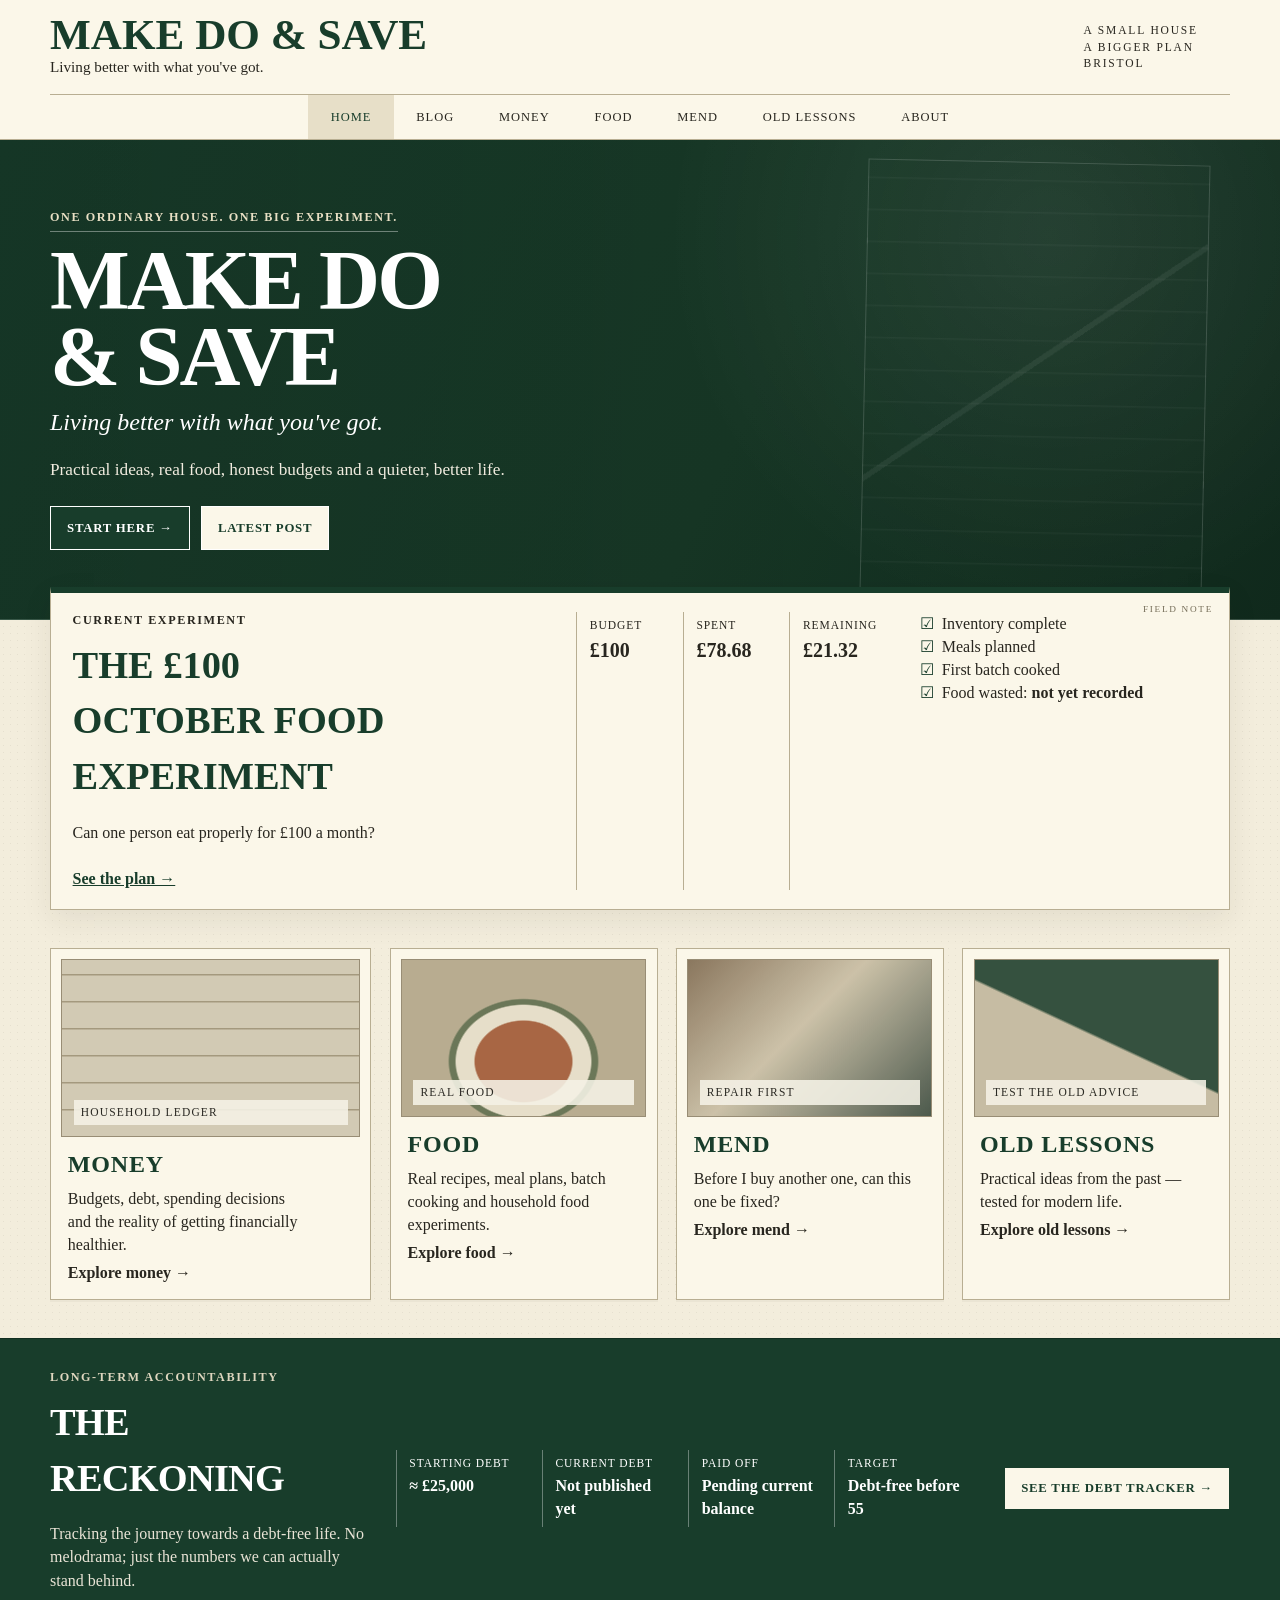
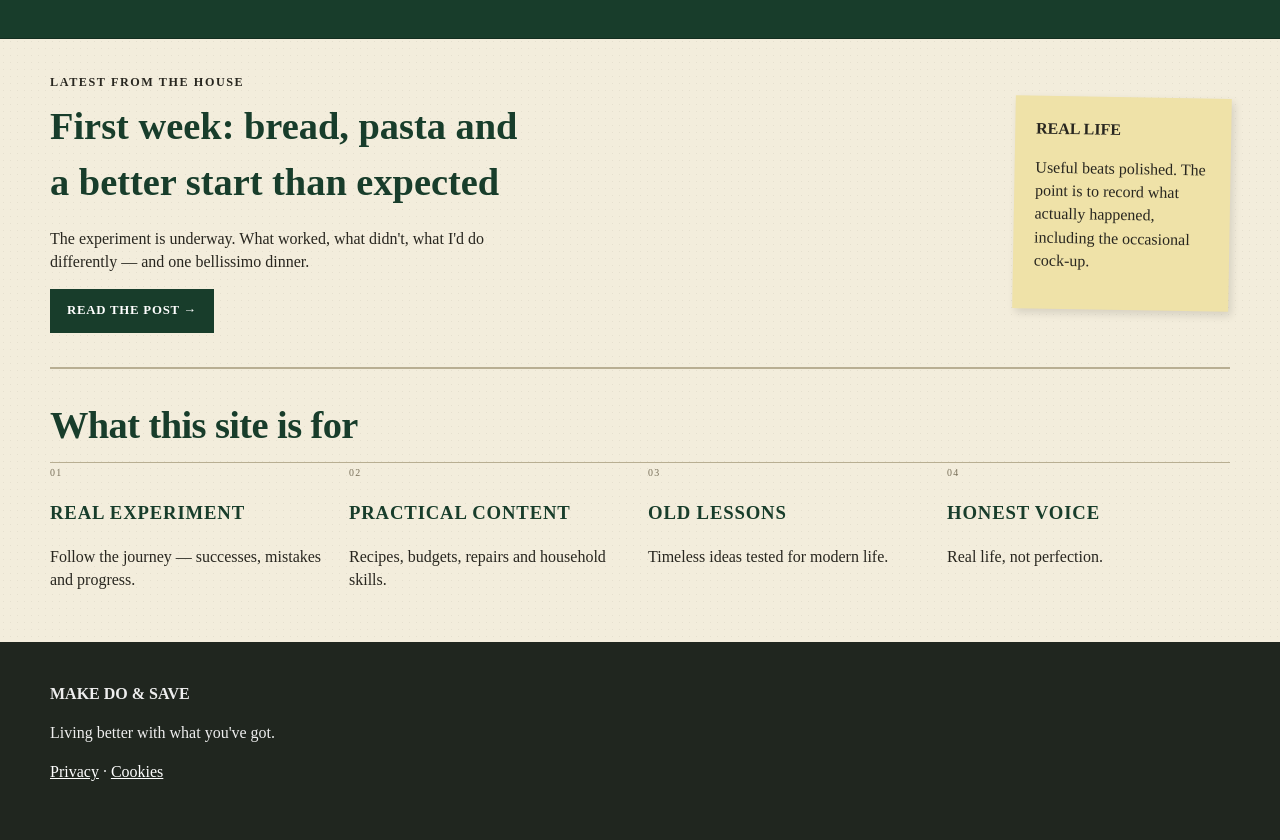
==== commit c4cfcf2a: "Publish commissioned editorial pass" ====
--- a/index.html
+++ b/index.html
@@ -1,7 +1,7 @@
 <!doctype html>
 <html lang="en-GB"><head><meta charset="utf-8"><meta name="viewport" content="width=device-width, initial-scale=1, viewport-fit=cover">
 <meta name="description" content="Make Do & Save — practical household economy: real food, honest budgets, repairs and old lessons tested for modern life.">
-<title>Make Do & Save | Living better with what you've got</title><link rel="stylesheet" href="assets/style.css?v=20260928-1947-deterministic"><link rel="stylesheet" href="assets/editorial.css?v=20260928-website-engine"><script src="assets/script.js?v=20260928-1947-deterministic" defer></script></head>
+<title>Make Do & Save | Living better with what you've got</title><link rel="stylesheet" href="assets/style.css?v=20260928-1947-deterministic"><link rel="stylesheet" href="assets/editorial.css?v=20260928-website-engine-02"><script src="assets/script.js?v=20260928-1947-deterministic" defer></script></head>
 <body><a class="skip-link" href="#main">Skip to content</a>
 <header class="site-header"><div class="masthead wrap"><a class="brand" href="index.html"><strong>MAKE DO &amp; SAVE</strong><span>Living better with what you've got.</span></a><p class="identity">A SMALL HOUSE<br>A BIGGER PLAN<br>BRISTOL</p><button class="menu-toggle" aria-expanded="false" aria-controls="site-nav">Menu</button></div>
 <nav id="site-nav" class="nav wrap" aria-label="Primary"><a aria-current="page" href="index.html">Home</a><a href="blog.html">Blog</a><a href="money.html">Money</a><a href="food.html">Food</a><a href="mend.html">Mend</a><a href="old-lessons.html">Old Lessons</a><a href="about.html">About</a></nav></header>
--- a/assets/editorial.css
+++ b/assets/editorial.css
@@ -100,3 +100,65 @@
 @media(prefers-reduced-motion:reduce){
   .discovery{transform:none!important}
 }
+
+
+/* 2026-09-28 — commissioned Website Engine: editorial hierarchy pass */
+.hero-copy{max-width:650px}
+.hero .kicker{display:inline-block;border-bottom:1px solid rgba(255,255,255,.38);padding-bottom:.3rem}
+.hero .strap{font-style:italic}
+.experiment{border-radius:0}
+.experiment-intro .text-link{display:inline-block;margin-top:.45rem}
+.discovery{position:relative}
+.discovery:after{content:"";position:absolute;left:.55rem;right:.55rem;bottom:.38rem;height:1px;background:var(--line);transform:scaleX(0);transform-origin:left;transition:transform .18s ease}
+.discovery:hover:after,.discovery:focus-visible:after{transform:scaleX(1)}
+.reckoning .kicker{color:#ded6bf}
+.house h2{max-width:25ch;text-wrap:balance}
+.principles>h2{padding-bottom:.55rem;border-bottom:1px solid var(--line)}
+.principle-grid>div{position:relative}
+.principle-grid>div:before{content:"0" counter(principle);counter-increment:principle;display:block;font-size:.62rem;letter-spacing:.12em;color:#786f59;margin-bottom:.3rem}
+.principle-grid{counter-reset:principle}
+
+@media(min-width:821px){
+  .hero-inner{min-height:390px}
+  .hero-copy{padding:4rem 0 4.35rem}
+  .hero h1{font-size:clamp(3.8rem,6.6vw,5.35rem)}
+  .experiment{grid-template-columns:1.5fr 1fr .9fr;padding:1.2rem 1.35rem}
+  .section{padding:2.35rem 0}
+  .card-grid{grid-template-columns:1.2fr 1fr 1fr 1fr}
+  .card-grid .discovery:first-child .card-art{height:178px}
+  .reckoning{padding:1.9rem 0}
+  .house{padding-block:2.15rem}
+  .principles{padding:1.65rem 0 2.2rem}
+}
+
+@media(max-width:820px){
+  .hero-inner:after{opacity:.42}
+  .hero-copy{padding:1.35rem 0 1.6rem}
+  .hero .kicker{font-size:.67rem}
+  .hero h1{margin:.3rem 0 .15rem}
+  .hero .strap{margin:.3rem 0 .55rem}
+  .actions{margin-top:.8rem}
+  .experiment{margin-top:0;border-left:0;border-right:0;width:100%;max-width:none}
+  .section{padding:.72rem 0}
+  .reckoning{padding:.78rem 0}
+  .house{padding-block:.72rem}
+  .principles{padding:.62rem 0 .8rem}
+  .principles>h2{margin-bottom:.2rem}
+}
+
+@media(max-width:520px){
+  .hero h1{font-size:2.35rem}
+  .hero-copy>p:last-of-type{font-size:.9rem;max-width:27ch}
+  .experiment{padding:.7rem .75rem}
+  .experiment h2{font-size:1.24rem;max-width:20ch}
+  .card-art{height:62px}
+  .discovery{padding:.34rem}
+  .discovery p{font-size:.72rem}
+  .reckoning h2{font-size:1.42rem}
+  .house h2{font-size:1.28rem}
+  .principle-grid>div:before{font-size:.52rem;margin-bottom:.15rem}
+}
+
+@media(prefers-reduced-motion:reduce){
+  .discovery:after{transition:none}
+}
